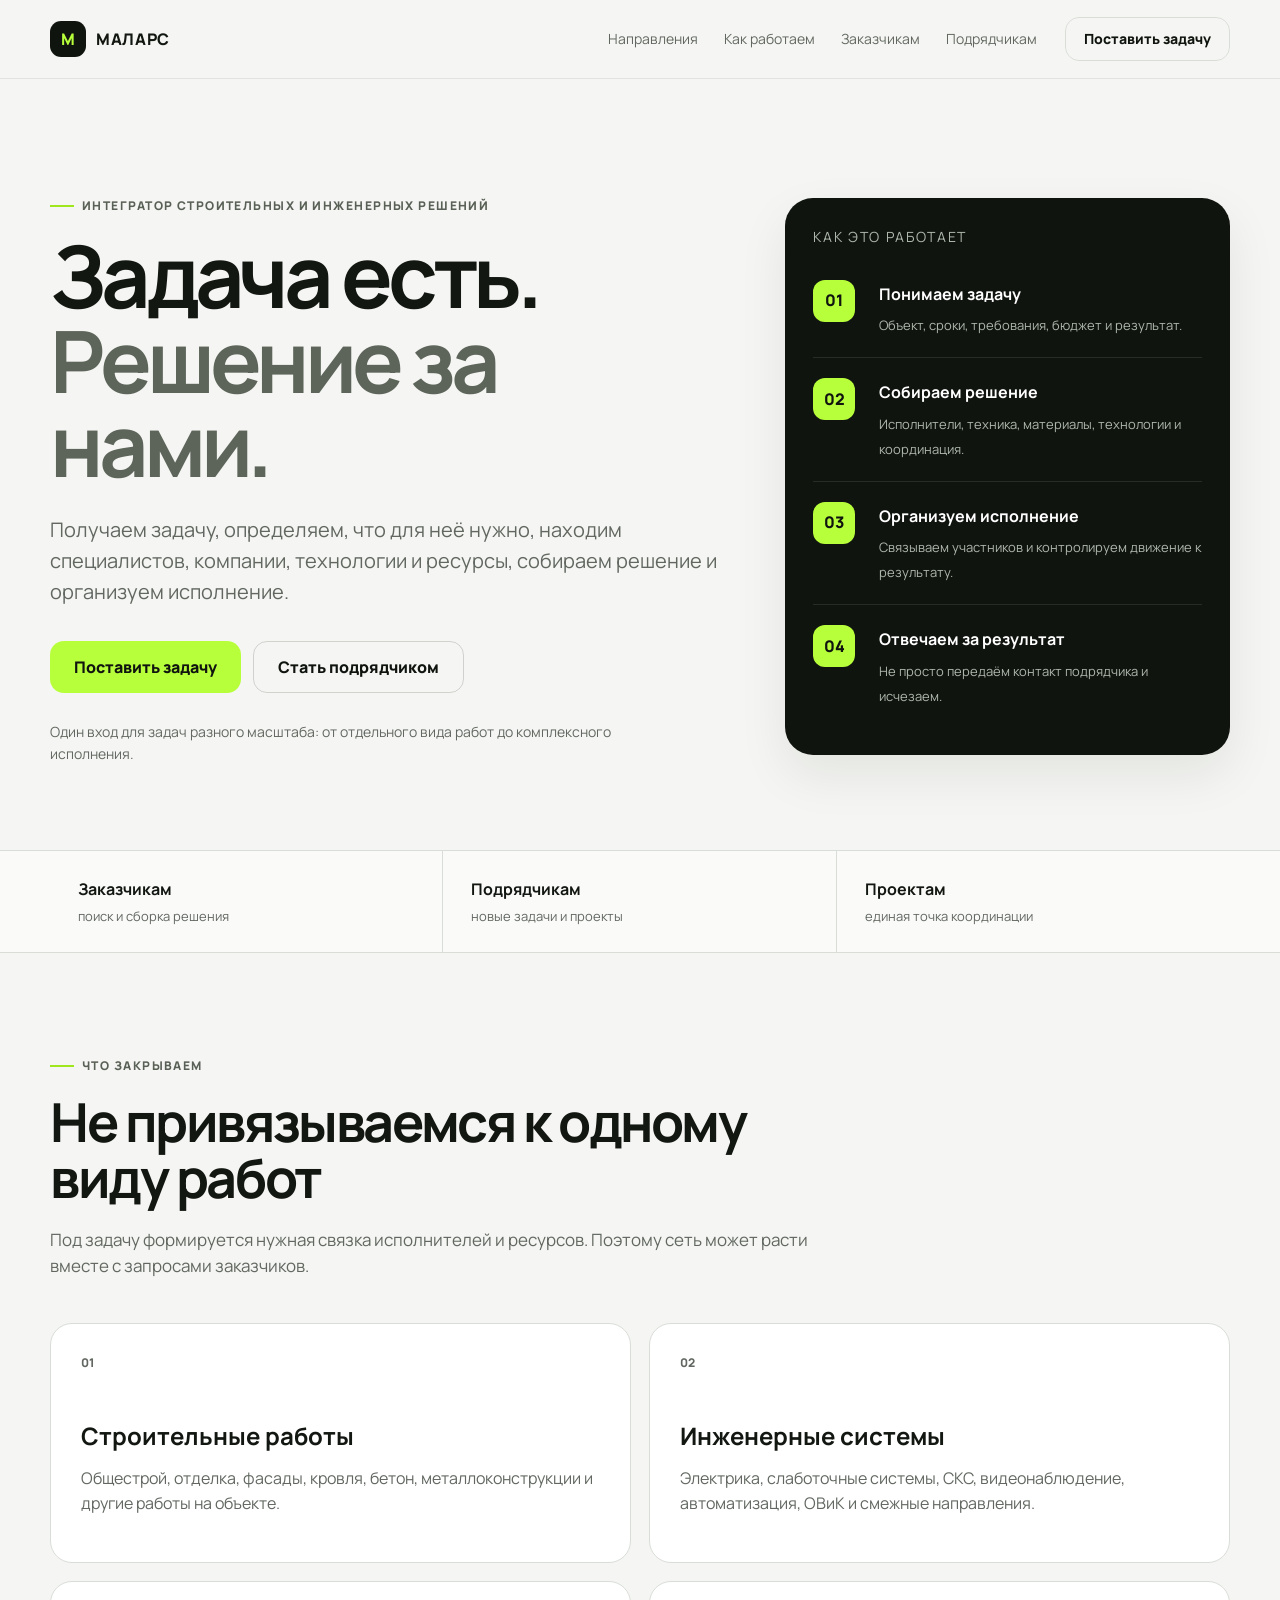
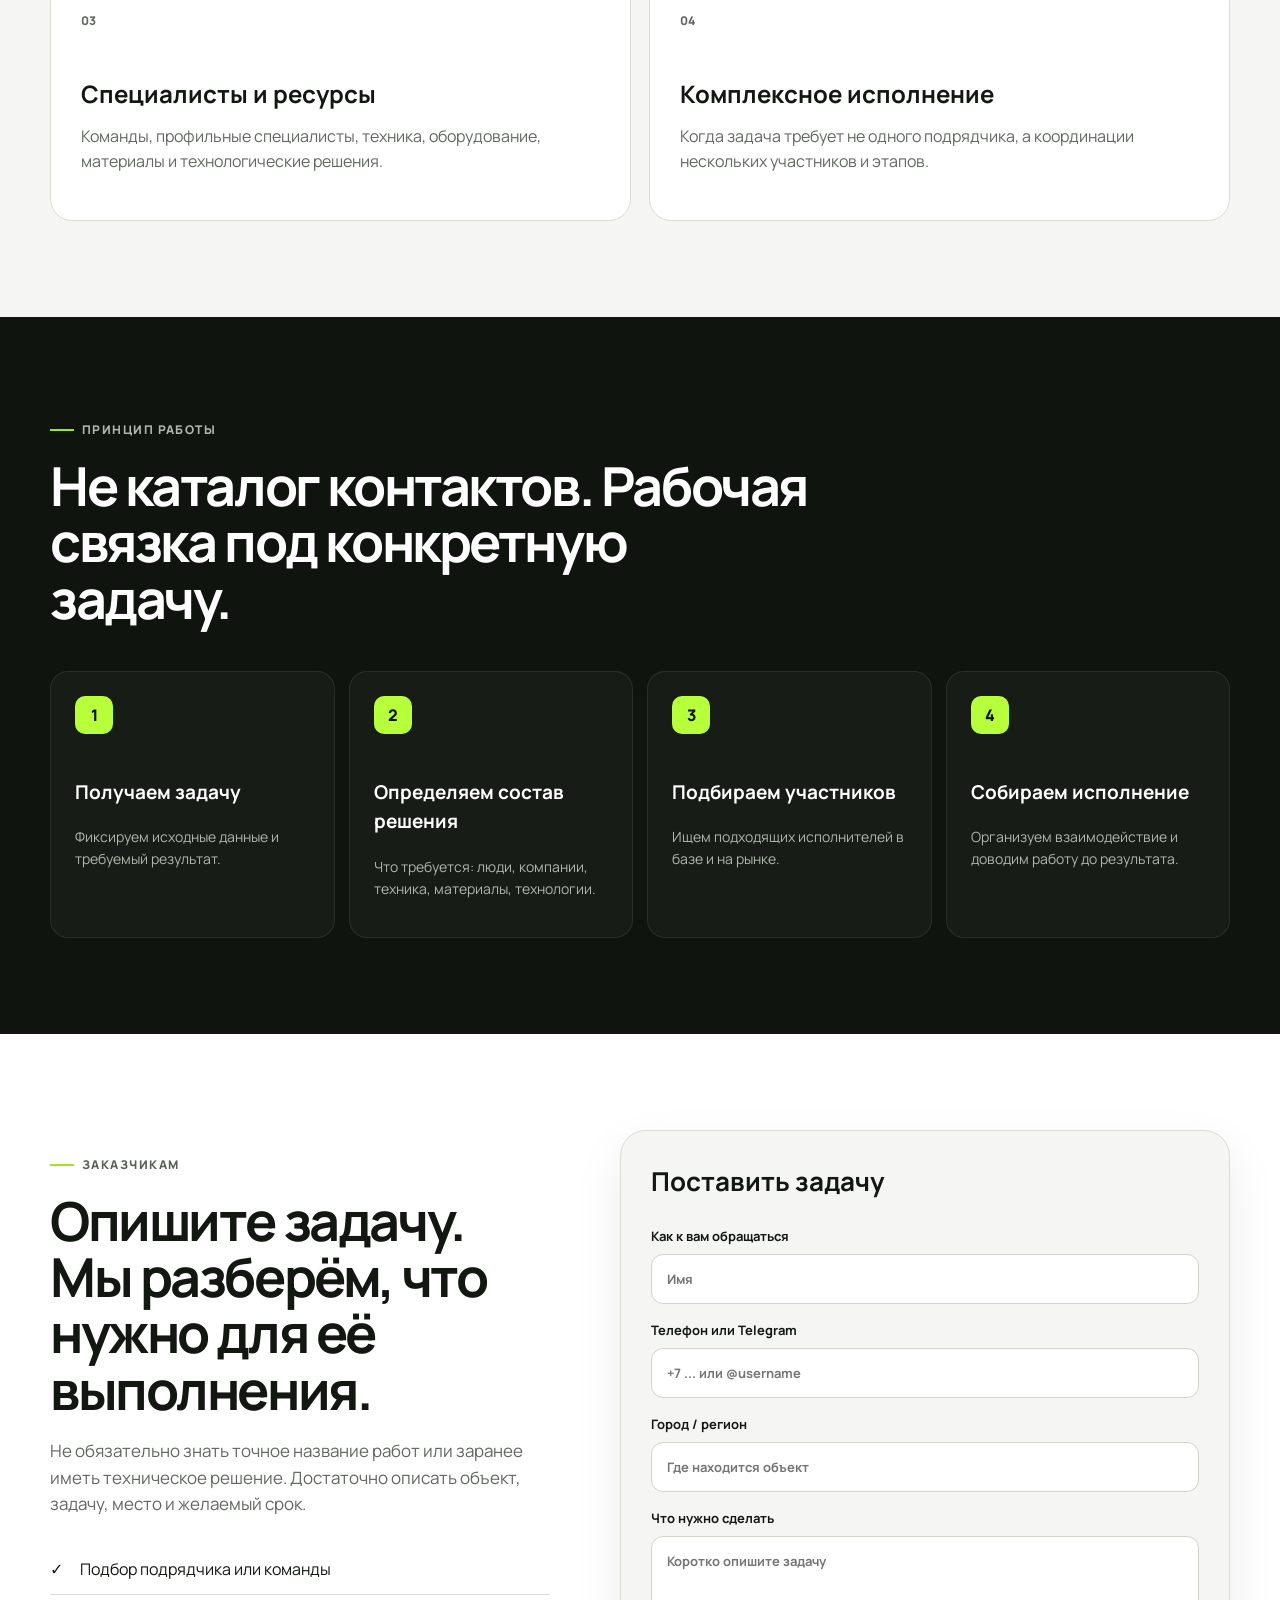
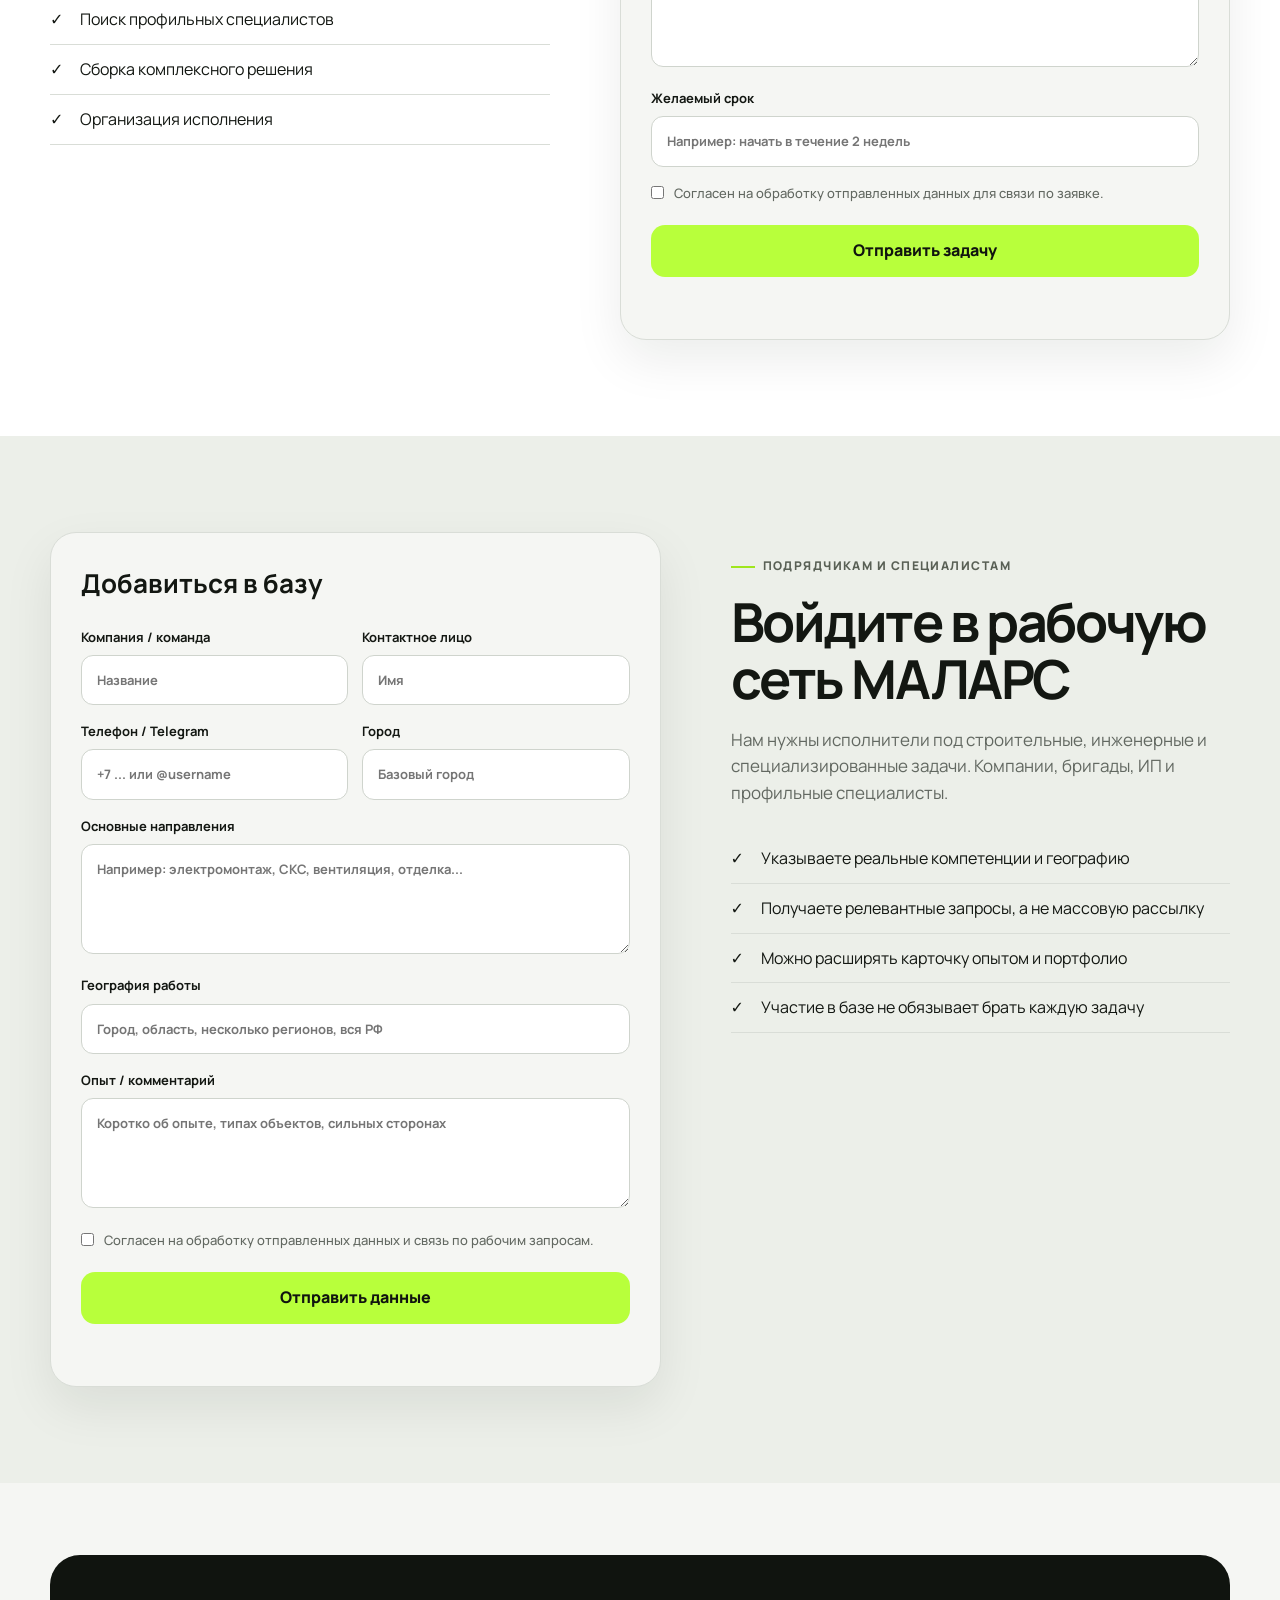
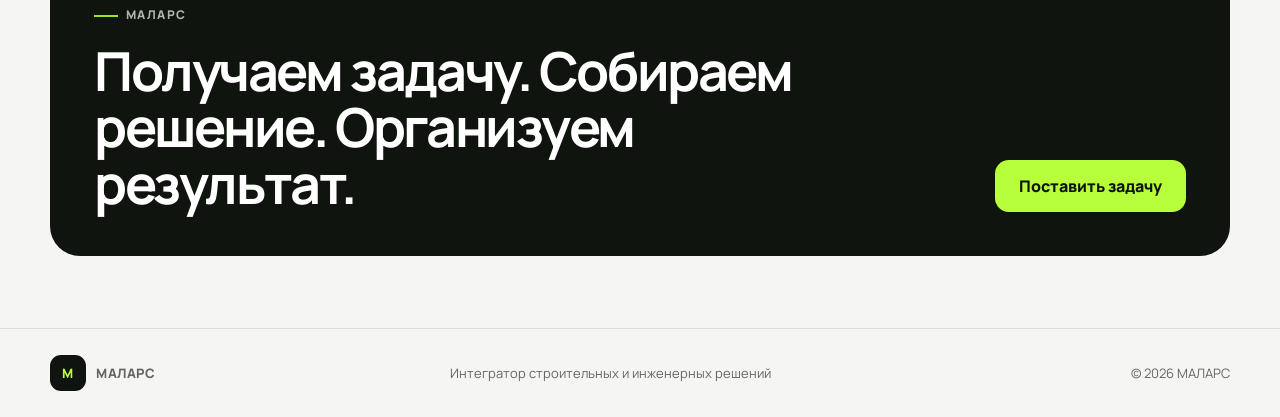
==== index.html @ 8c6615c8 "Add files via upload" ====
<!doctype html>
<html lang="ru">
<head>
  <meta charset="utf-8" />
  <meta name="viewport" content="width=device-width, initial-scale=1" />
  <meta name="description" content="МАЛАРС — интегратор строительных и инженерных решений. Получаем задачу, собираем решение, организуем исполнение и отвечаем за результат." />
  <title>МАЛАРС — интегратор решений</title>
  <link rel="preconnect" href="https://fonts.googleapis.com">
  <link rel="preconnect" href="https://fonts.gstatic.com" crossorigin>
  <link href="https://fonts.googleapis.com/css2?family=Manrope:wght@400;500;600;700;800&display=swap" rel="stylesheet">
  <link rel="stylesheet" href="styles.css" />
</head>
<body>
  <header class="header">
    <div class="container nav">
      <a class="brand" href="#top" aria-label="МАЛАРС">
        <span class="brand-mark">М</span>
        <span>МАЛАРС</span>
      </a>
      <nav class="nav-links" aria-label="Основная навигация">
        <a href="#services">Направления</a>
        <a href="#process">Как работаем</a>
        <a href="#clients">Заказчикам</a>
        <a href="#partners">Подрядчикам</a>
      </nav>
      <a class="button button-small button-outline" href="#clients">Поставить задачу</a>
    </div>
  </header>

  <main id="top">
    <section class="hero section">
      <div class="container hero-grid">
        <div class="hero-copy">
          <div class="eyebrow">Интегратор строительных и инженерных решений</div>
          <h1>Задача есть.<br><span>Решение за нами.</span></h1>
          <p class="lead">Получаем задачу, определяем, что для неё нужно, находим специалистов, компании, технологии и ресурсы, собираем решение и организуем исполнение.</p>
          <div class="hero-actions">
            <a class="button" href="#clients">Поставить задачу</a>
            <a class="button button-ghost" href="#partners">Стать подрядчиком</a>
          </div>
          <div class="hero-note">Один вход для задач разного масштаба: от отдельного вида работ до комплексного исполнения.</div>
        </div>

        <div class="hero-card">
          <div class="hero-card-title">Как это работает</div>
          <div class="step-list">
            <div class="step"><span>01</span><div><strong>Понимаем задачу</strong><small>Объект, сроки, требования, бюджет и результат.</small></div></div>
            <div class="step"><span>02</span><div><strong>Собираем решение</strong><small>Исполнители, техника, материалы, технологии и координация.</small></div></div>
            <div class="step"><span>03</span><div><strong>Организуем исполнение</strong><small>Связываем участников и контролируем движение к результату.</small></div></div>
            <div class="step"><span>04</span><div><strong>Отвечаем за результат</strong><small>Не просто передаём контакт подрядчика и исчезаем.</small></div></div>
          </div>
        </div>
      </div>
    </section>

    <section class="trust-strip">
      <div class="container trust-grid">
        <div><strong>Заказчикам</strong><span>поиск и сборка решения</span></div>
        <div><strong>Подрядчикам</strong><span>новые задачи и проекты</span></div>
        <div><strong>Проектам</strong><span>единая точка координации</span></div>
      </div>
    </section>

    <section class="section" id="services">
      <div class="container">
        <div class="section-heading">
          <div class="eyebrow">Что закрываем</div>
          <h2>Не привязываемся к одному виду работ</h2>
          <p>Под задачу формируется нужная связка исполнителей и ресурсов. Поэтому сеть может расти вместе с запросами заказчиков.</p>
        </div>
        <div class="cards">
          <article class="card">
            <div class="card-number">01</div>
            <h3>Строительные работы</h3>
            <p>Общестрой, отделка, фасады, кровля, бетон, металлоконструкции и другие работы на объекте.</p>
          </article>
          <article class="card">
            <div class="card-number">02</div>
            <h3>Инженерные системы</h3>
            <p>Электрика, слаботочные системы, СКС, видеонаблюдение, автоматизация, ОВиК и смежные направления.</p>
          </article>
          <article class="card">
            <div class="card-number">03</div>
            <h3>Специалисты и ресурсы</h3>
            <p>Команды, профильные специалисты, техника, оборудование, материалы и технологические решения.</p>
          </article>
          <article class="card">
            <div class="card-number">04</div>
            <h3>Комплексное исполнение</h3>
            <p>Когда задача требует не одного подрядчика, а координации нескольких участников и этапов.</p>
          </article>
        </div>
      </div>
    </section>

    <section class="section section-dark" id="process">
      <div class="container">
        <div class="section-heading light">
          <div class="eyebrow">Принцип работы</div>
          <h2>Не каталог контактов. Рабочая связка под конкретную задачу.</h2>
        </div>
        <div class="process-grid">
          <div class="process-item"><span>1</span><h3>Получаем задачу</h3><p>Фиксируем исходные данные и требуемый результат.</p></div>
          <div class="process-item"><span>2</span><h3>Определяем состав решения</h3><p>Что требуется: люди, компании, техника, материалы, технологии.</p></div>
          <div class="process-item"><span>3</span><h3>Подбираем участников</h3><p>Ищем подходящих исполнителей в базе и на рынке.</p></div>
          <div class="process-item"><span>4</span><h3>Собираем исполнение</h3><p>Организуем взаимодействие и доводим работу до результата.</p></div>
        </div>
      </div>
    </section>

    <section class="section split-section" id="clients">
      <div class="container split-grid">
        <div class="split-copy">
          <div class="eyebrow">Заказчикам</div>
          <h2>Опишите задачу. Мы разберём, что нужно для её выполнения.</h2>
          <p>Не обязательно знать точное название работ или заранее иметь техническое решение. Достаточно описать объект, задачу, место и желаемый срок.</p>
          <ul class="check-list">
            <li>Подбор подрядчика или команды</li>
            <li>Поиск профильных специалистов</li>
            <li>Сборка комплексного решения</li>
            <li>Организация исполнения</li>
          </ul>
        </div>
        <form class="form-panel" id="clientForm" data-form-type="client">
          <h3>Поставить задачу</h3>
          <label>Как к вам обращаться
            <input name="name" type="text" placeholder="Имя" required>
          </label>
          <label>Телефон или Telegram
            <input name="contact" type="text" placeholder="+7 ... или @username" required>
          </label>
          <label>Город / регион
            <input name="city" type="text" placeholder="Где находится объект">
          </label>
          <label>Что нужно сделать
            <textarea name="task" rows="5" placeholder="Коротко опишите задачу" required></textarea>
          </label>
          <label>Желаемый срок
            <input name="deadline" type="text" placeholder="Например: начать в течение 2 недель">
          </label>
          <label class="consent">
            <input name="consent" type="checkbox" required>
            <span>Согласен на обработку отправленных данных для связи по заявке.</span>
          </label>
          <button class="button form-submit" type="submit">Отправить задачу</button>
          <div class="form-status" aria-live="polite"></div>
        </form>
      </div>
    </section>

    <section class="section section-soft" id="partners">
      <div class="container split-grid reverse">
        <div class="split-copy">
          <div class="eyebrow">Подрядчикам и специалистам</div>
          <h2>Войдите в рабочую сеть МАЛАРС</h2>
          <p>Нам нужны исполнители под строительные, инженерные и специализированные задачи. Компании, бригады, ИП и профильные специалисты.</p>
          <ul class="check-list">
            <li>Указываете реальные компетенции и географию</li>
            <li>Получаете релевантные запросы, а не массовую рассылку</li>
            <li>Можно расширять карточку опытом и портфолио</li>
            <li>Участие в базе не обязывает брать каждую задачу</li>
          </ul>
        </div>
        <form class="form-panel" id="partnerForm" data-form-type="partner">
          <h3>Добавиться в базу</h3>
          <div class="form-two">
            <label>Компания / команда
              <input name="company" type="text" placeholder="Название">
            </label>
            <label>Контактное лицо
              <input name="name" type="text" placeholder="Имя" required>
            </label>
          </div>
          <div class="form-two">
            <label>Телефон / Telegram
              <input name="contact" type="text" placeholder="+7 ... или @username" required>
            </label>
            <label>Город
              <input name="city" type="text" placeholder="Базовый город" required>
            </label>
          </div>
          <label>Основные направления
            <textarea name="specialization" rows="4" placeholder="Например: электромонтаж, СКС, вентиляция, отделка..." required></textarea>
          </label>
          <label>География работы
            <input name="geography" type="text" placeholder="Город, область, несколько регионов, вся РФ">
          </label>
          <label>Опыт / комментарий
            <textarea name="experience" rows="4" placeholder="Коротко об опыте, типах объектов, сильных сторонах"></textarea>
          </label>
          <label class="consent">
            <input name="consent" type="checkbox" required>
            <span>Согласен на обработку отправленных данных и связь по рабочим запросам.</span>
          </label>
          <button class="button form-submit" type="submit">Отправить данные</button>
          <div class="form-status" aria-live="polite"></div>
        </form>
      </div>
    </section>

    <section class="section final-cta">
      <div class="container final-box">
        <div>
          <div class="eyebrow">МАЛАРС</div>
          <h2>Получаем задачу. Собираем решение. Организуем результат.</h2>
        </div>
        <a class="button" href="#clients">Поставить задачу</a>
      </div>
    </section>
  </main>

  <footer class="footer">
    <div class="container footer-row">
      <div class="brand"><span class="brand-mark">М</span><span>МАЛАРС</span></div>
      <div>Интегратор строительных и инженерных решений</div>
      <div>© <span id="year"></span> МАЛАРС</div>
    </div>
  </footer>

  <script src="script.js"></script>
</body>
</html>
---- styles.css ----
:root{
  --bg:#f5f6f3;
  --surface:#ffffff;
  --text:#131712;
  --muted:#626861;
  --line:#d9ddd7;
  --accent:#b8ff3b;
  --accent-strong:#9fe61d;
  --dark:#10140f;
  --dark-soft:#171d16;
  --radius:22px;
  --shadow:0 20px 50px rgba(15,20,15,.08);
}
*{box-sizing:border-box}
html{scroll-behavior:smooth}
body{
  margin:0;
  font-family:"Manrope",system-ui,-apple-system,BlinkMacSystemFont,"Segoe UI",sans-serif;
  background:var(--bg);
  color:var(--text);
  line-height:1.55;
}
a{color:inherit;text-decoration:none}
button,input,textarea{font:inherit}
.container{width:min(1180px,calc(100% - 40px));margin:0 auto}
.header{
  position:sticky;top:0;z-index:20;
  background:rgba(245,246,243,.88);
  backdrop-filter:blur(16px);
  border-bottom:1px solid rgba(19,23,18,.08)
}
.nav{height:78px;display:flex;align-items:center;gap:28px}
.brand{display:flex;align-items:center;gap:10px;font-weight:800;letter-spacing:.04em}
.brand-mark{
  display:grid;place-items:center;width:36px;height:36px;border-radius:11px;
  background:var(--dark);color:var(--accent);font-weight:800
}
.nav-links{display:flex;gap:26px;margin-left:auto;color:var(--muted);font-size:14px}
.nav-links a:hover{color:var(--text)}
.button{
  border:0;cursor:pointer;display:inline-flex;align-items:center;justify-content:center;
  min-height:52px;padding:0 24px;border-radius:14px;background:var(--accent);
  color:var(--dark);font-weight:800;transition:.2s ease
}
.button:hover{transform:translateY(-1px);background:var(--accent-strong)}
.button-small{min-height:44px;padding:0 18px;font-size:14px}
.button-outline{background:transparent;border:1px solid var(--line)}
.button-outline:hover{background:var(--surface)}
.button-ghost{background:transparent;border:1px solid rgba(19,23,18,.16)}
.button-ghost:hover{background:rgba(255,255,255,.55)}
.section{padding:96px 0}
.hero{padding-top:110px;padding-bottom:86px}
.hero-grid{display:grid;grid-template-columns:1.2fr .8fr;gap:68px;align-items:center}
.eyebrow{
  display:inline-flex;align-items:center;gap:8px;margin-bottom:18px;
  text-transform:uppercase;letter-spacing:.12em;font-weight:800;font-size:12px;color:#596055
}
.eyebrow:before{content:"";width:24px;height:2px;background:var(--accent-strong)}
h1,h2,h3,p{margin-top:0}
h1{font-size:clamp(48px,7vw,86px);line-height:.98;letter-spacing:-.06em;margin-bottom:28px}
h1 span{color:#5d655a}
.lead{font-size:20px;max-width:760px;color:var(--muted);margin-bottom:34px}
.hero-actions{display:flex;gap:12px;flex-wrap:wrap}
.hero-note{margin-top:28px;color:var(--muted);font-size:14px;max-width:620px}
.hero-card{
  background:var(--dark);color:white;border-radius:28px;padding:28px;box-shadow:var(--shadow)
}
.hero-card-title{font-size:14px;text-transform:uppercase;letter-spacing:.12em;color:#aeb7ac;margin-bottom:12px}
.step{display:grid;grid-template-columns:52px 1fr;gap:14px;padding:20px 0;border-bottom:1px solid rgba(255,255,255,.1)}
.step:last-child{border-bottom:0}
.step>span{width:42px;height:42px;border-radius:12px;background:var(--accent);color:var(--dark);display:grid;place-items:center;font-weight:800}
.step strong{display:block;margin:2px 0 6px}
.step small{color:#aeb7ac;font-size:13px}
.trust-strip{border-top:1px solid var(--line);border-bottom:1px solid var(--line);background:rgba(255,255,255,.45)}
.trust-grid{display:grid;grid-template-columns:repeat(3,1fr)}
.trust-grid>div{padding:26px 28px;border-right:1px solid var(--line)}
.trust-grid>div:last-child{border-right:0}
.trust-grid strong,.trust-grid span{display:block}
.trust-grid span{color:var(--muted);font-size:13px;margin-top:4px}
.section-heading{max-width:760px;margin-bottom:44px}
.section-heading h2,.split-copy h2,.final-box h2{font-size:clamp(34px,4.2vw,56px);line-height:1.05;letter-spacing:-.045em;margin-bottom:20px}
.section-heading p,.split-copy p{color:var(--muted);font-size:17px}
.cards{display:grid;grid-template-columns:repeat(2,1fr);gap:18px}
.card{background:var(--surface);border:1px solid var(--line);border-radius:var(--radius);padding:30px;min-height:240px}
.card-number{font-size:12px;font-weight:800;color:var(--muted);margin-bottom:44px}
.card h3{font-size:24px;margin-bottom:12px}
.card p{color:var(--muted);margin-bottom:0}
.section-dark{background:var(--dark);color:white}
.section-heading.light .eyebrow{color:#aeb7ac}
.section-heading.light h2{color:white}
.process-grid{display:grid;grid-template-columns:repeat(4,1fr);gap:14px}
.process-item{background:var(--dark-soft);border:1px solid rgba(255,255,255,.08);border-radius:18px;padding:24px;min-height:250px}
.process-item span{display:grid;place-items:center;width:38px;height:38px;border-radius:10px;background:var(--accent);color:var(--dark);font-weight:800;margin-bottom:44px}
.process-item h3{font-size:19px}
.process-item p{color:#aeb7ac;font-size:14px}
.split-section{background:var(--surface)}
.split-grid{display:grid;grid-template-columns:.9fr 1.1fr;gap:70px;align-items:start}
.split-grid.reverse{grid-template-columns:1.1fr .9fr}
.split-grid.reverse .split-copy{order:2}
.split-grid.reverse .form-panel{order:1}
.split-copy{padding-top:18px}
.check-list{list-style:none;padding:0;margin:28px 0 0}
.check-list li{padding:12px 0 12px 30px;position:relative;border-bottom:1px solid var(--line)}
.check-list li:before{content:"✓";position:absolute;left:0;font-weight:800}
.form-panel{background:var(--bg);border:1px solid var(--line);border-radius:26px;padding:30px;box-shadow:var(--shadow)}
.form-panel h3{font-size:26px;margin-bottom:24px}
.form-panel label{display:block;font-size:13px;font-weight:700;margin-bottom:16px}
.form-panel input,.form-panel textarea{
  width:100%;margin-top:8px;border:1px solid #cfd4cd;background:white;border-radius:12px;
  padding:14px 15px;outline:none;color:var(--text)
}
.form-panel input:focus,.form-panel textarea:focus{border-color:#8f9a89;box-shadow:0 0 0 3px rgba(159,230,29,.18)}
.form-two{display:grid;grid-template-columns:1fr 1fr;gap:14px}
.consent{display:flex!important;gap:10px;align-items:flex-start;font-weight:500!important;color:var(--muted)}
.consent input{width:auto!important;margin:3px 0 0!important}
.form-submit{width:100%;margin-top:6px}
.form-status{font-size:13px;margin-top:12px;color:var(--muted);min-height:20px}
.section-soft{background:#ecefe9}
.final-cta{padding-top:72px;padding-bottom:72px}
.final-box{background:var(--dark);color:white;border-radius:30px;padding:44px;display:flex;align-items:end;justify-content:space-between;gap:30px}
.final-box .eyebrow{color:#aeb7ac}
.final-box h2{max-width:780px;margin-bottom:0}
.footer{border-top:1px solid var(--line);padding:26px 0;color:var(--muted);font-size:13px}
.footer-row{display:grid;grid-template-columns:1fr 1fr 1fr;align-items:center;gap:20px}
.footer-row>:last-child{text-align:right}
@media (max-width:900px){
  .nav-links{display:none}
  .nav .button-small{margin-left:auto}
  .hero-grid,.split-grid,.split-grid.reverse{grid-template-columns:1fr;gap:38px}
  .split-grid.reverse .split-copy,.split-grid.reverse .form-panel{order:initial}
  .process-grid{grid-template-columns:repeat(2,1fr)}
  .footer-row{grid-template-columns:1fr;text-align:left}
  .footer-row>:last-child{text-align:left}
}
@media (max-width:640px){
  .container{width:min(100% - 28px,1180px)}
  .section{padding:68px 0}
  .hero{padding-top:74px}
  .nav{height:68px}
  .nav .button-small{display:none}
  h1{font-size:51px}
  .lead{font-size:17px}
  .hero-actions{flex-direction:column}
  .button{width:100%}
  .trust-grid,.cards,.process-grid,.form-two{grid-template-columns:1fr}
  .trust-grid>div{border-right:0;border-bottom:1px solid var(--line)}
  .trust-grid>div:last-child{border-bottom:0}
  .process-item{min-height:auto}
  .form-panel{padding:22px}
  .final-box{padding:28px;align-items:stretch;flex-direction:column}
}
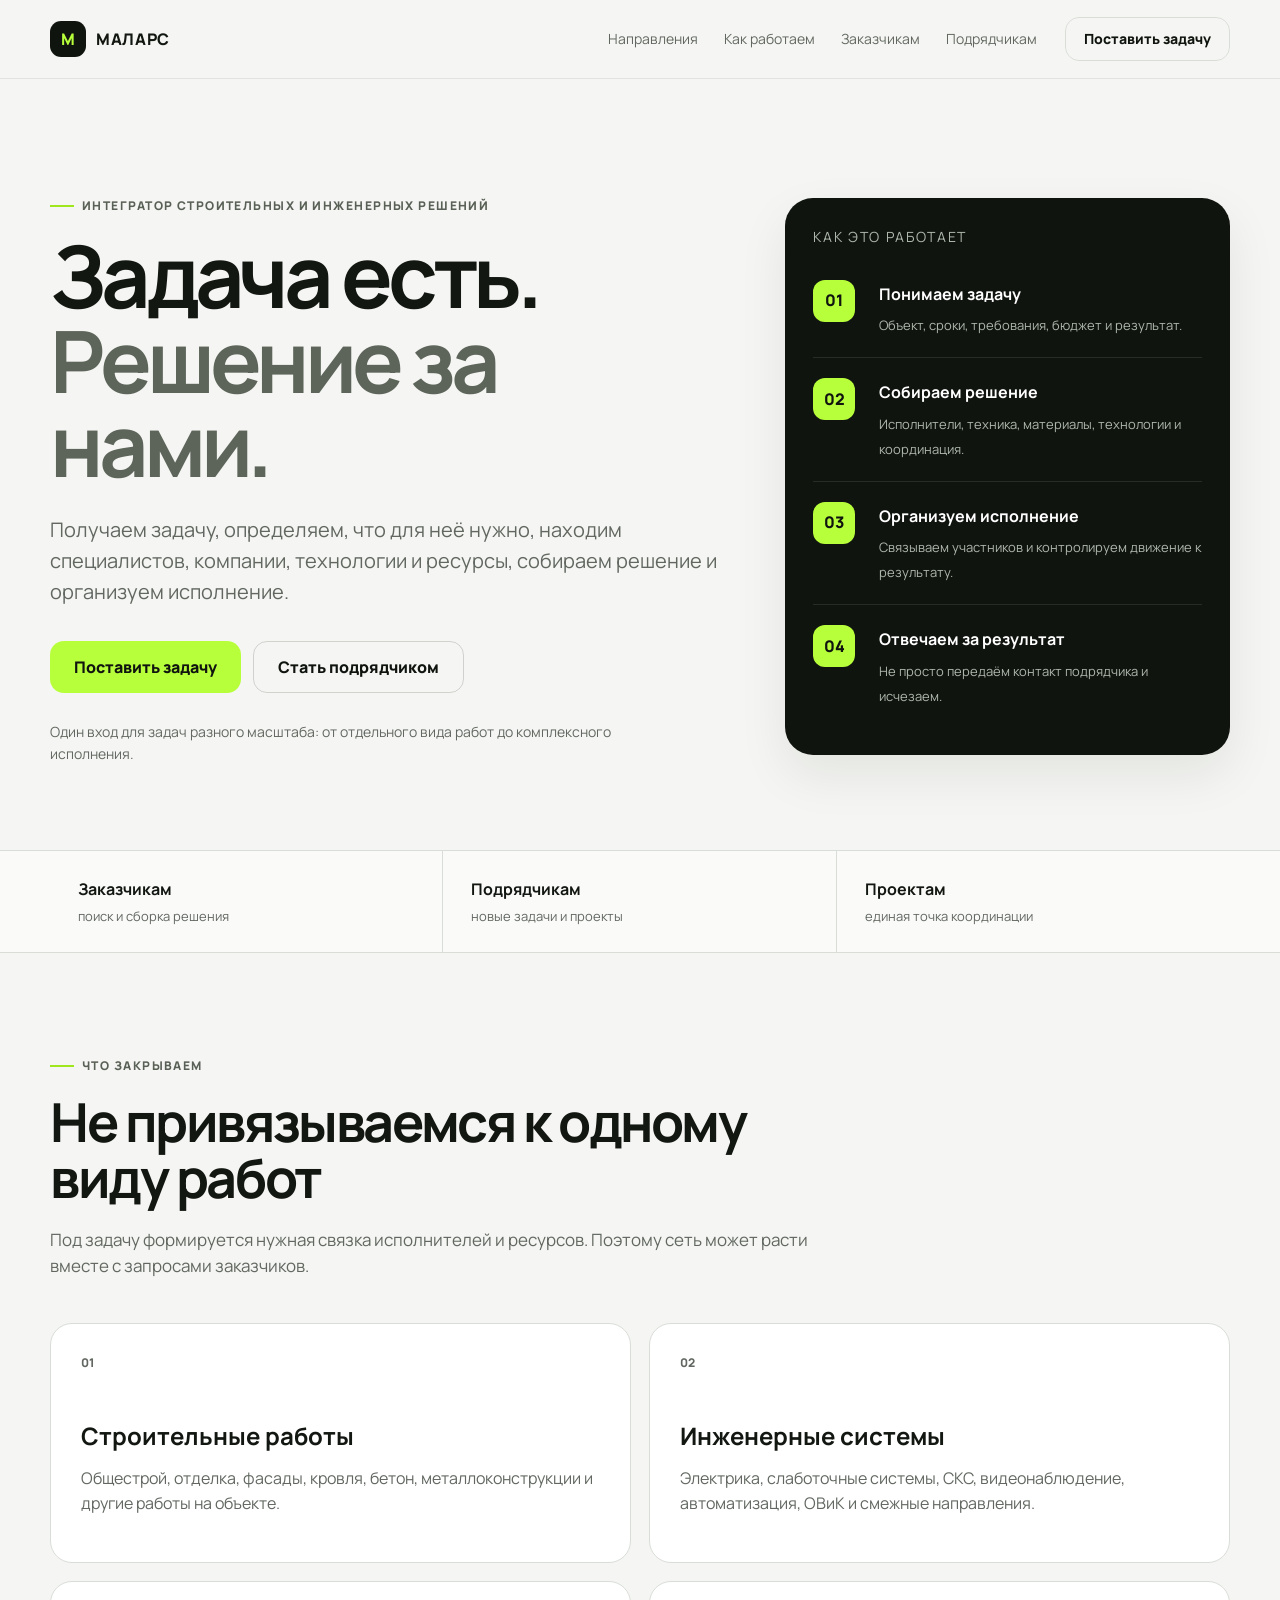
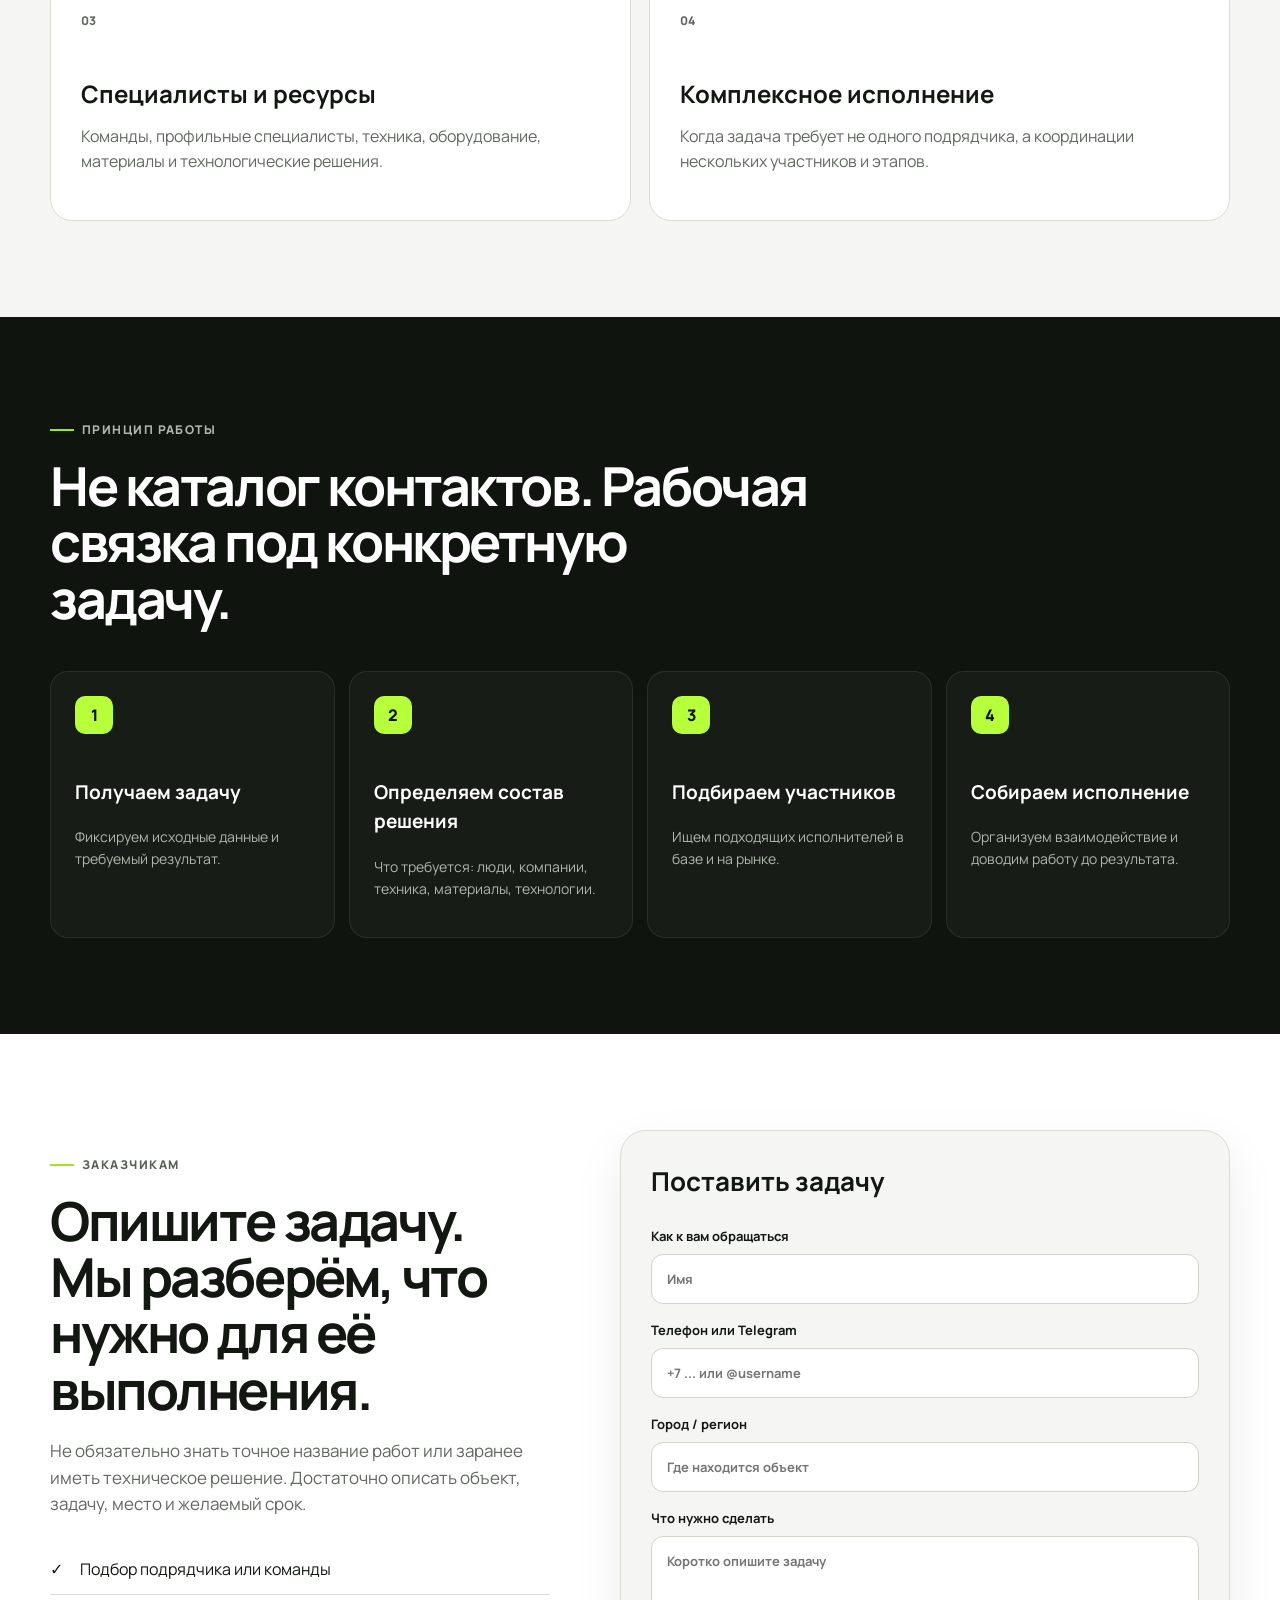
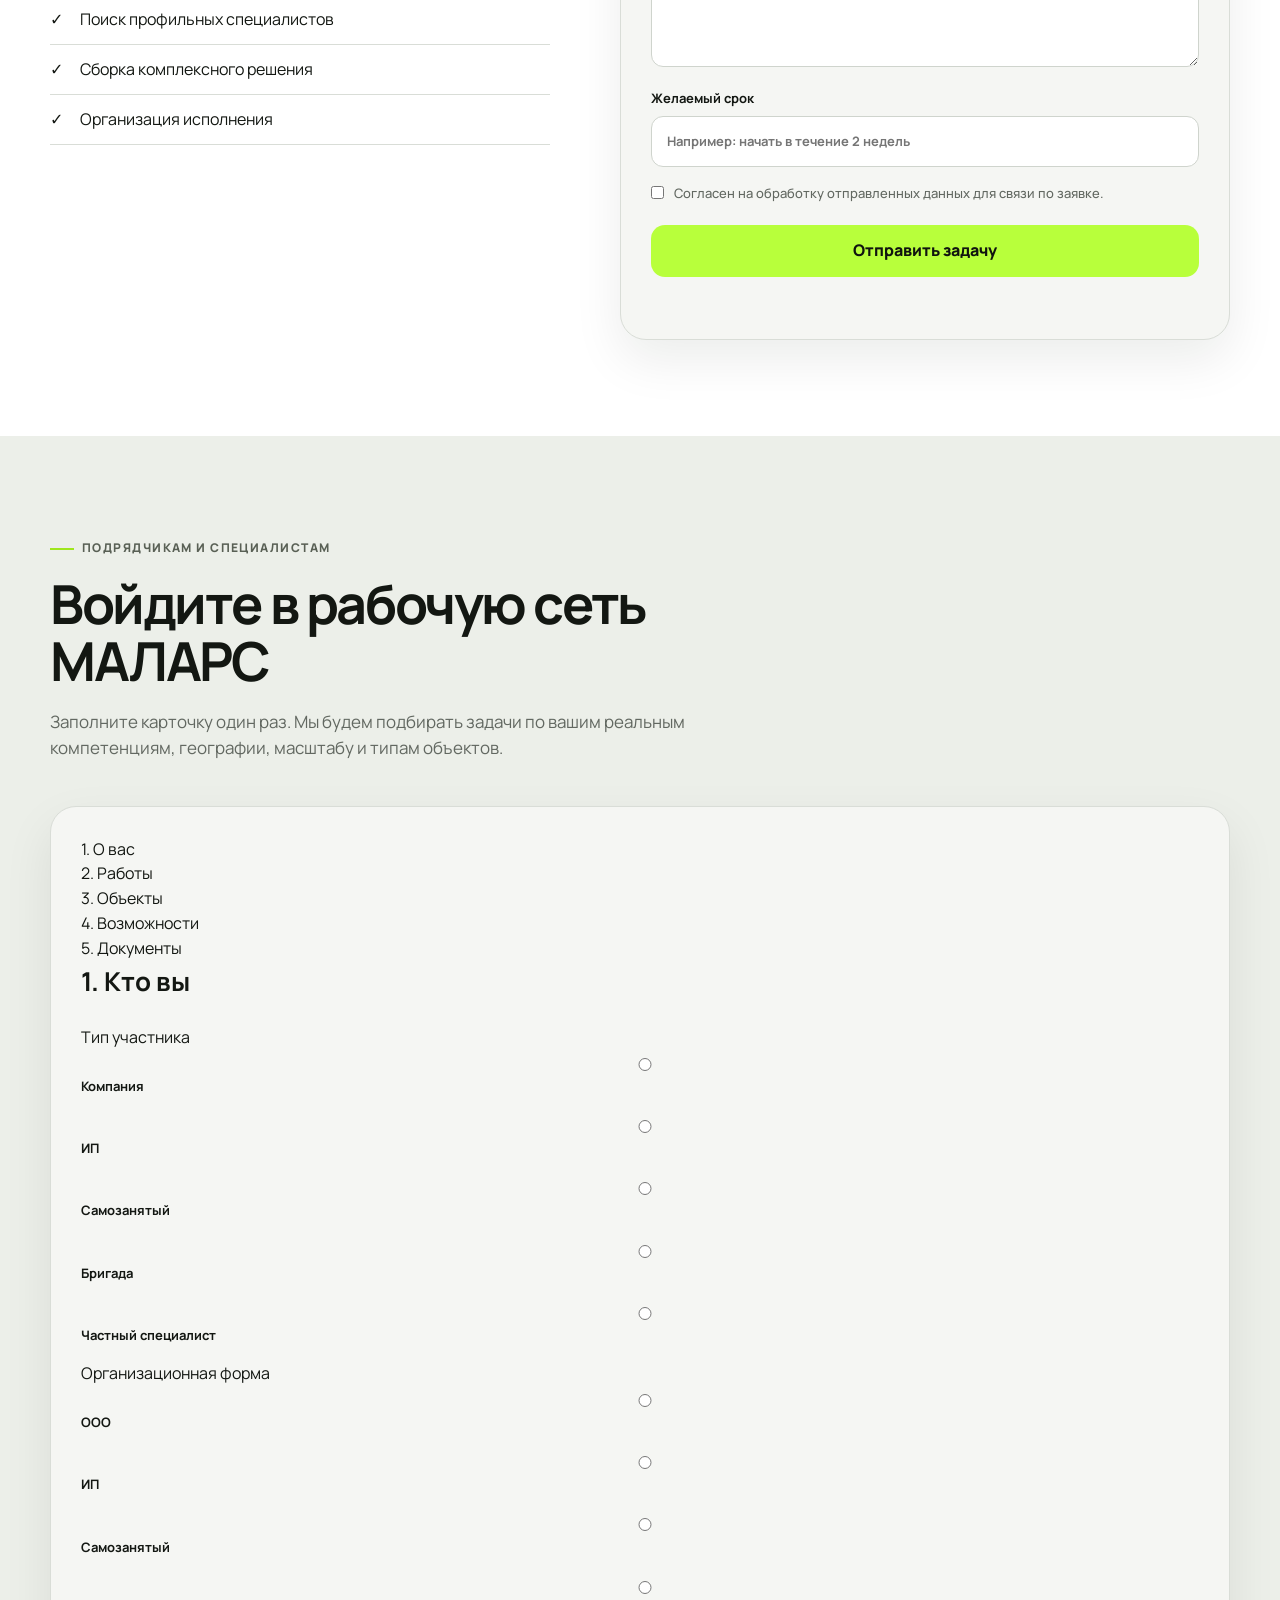
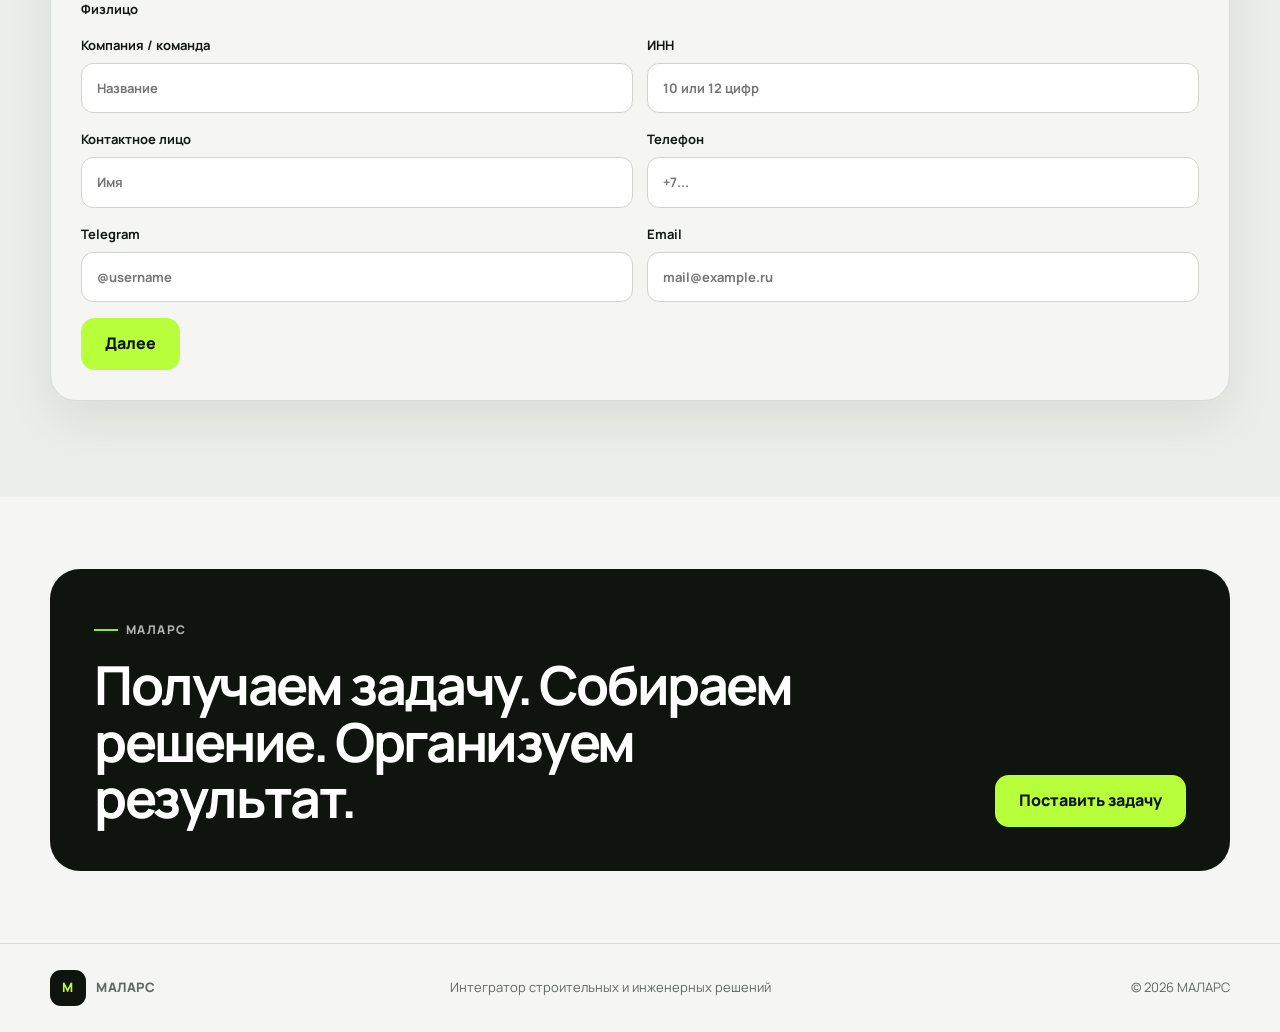
==== commit 61b14ab3: "index.html" ====
--- a/index.html
+++ b/index.html
@@ -149,54 +149,782 @@
     </section>
 
     <section class="section section-soft" id="partners">
-      <div class="container split-grid reverse">
-        <div class="split-copy">
-          <div class="eyebrow">Подрядчикам и специалистам</div>
-          <h2>Войдите в рабочую сеть МАЛАРС</h2>
-          <p>Нам нужны исполнители под строительные, инженерные и специализированные задачи. Компании, бригады, ИП и профильные специалисты.</p>
-          <ul class="check-list">
-            <li>Указываете реальные компетенции и географию</li>
-            <li>Получаете релевантные запросы, а не массовую рассылку</li>
-            <li>Можно расширять карточку опытом и портфолио</li>
-            <li>Участие в базе не обязывает брать каждую задачу</li>
-          </ul>
-        </div>
-        <form class="form-panel" id="partnerForm" data-form-type="partner">
-          <h3>Добавиться в базу</h3>
-          <div class="form-two">
-            <label>Компания / команда
-              <input name="company" type="text" placeholder="Название">
-            </label>
-            <label>Контактное лицо
-              <input name="name" type="text" placeholder="Имя" required>
-            </label>
+  <div class="container">
+    <div class="section-heading">
+      <div class="eyebrow">Подрядчикам и специалистам</div>
+      <h2>Войдите в рабочую сеть МАЛАРС</h2>
+      <p>
+        Заполните карточку один раз. Мы будем подбирать задачи по вашим
+        реальным компетенциям, географии, масштабу и типам объектов.
+      </p>
+    </div>
+
+    <form
+      class="form-panel partner-wizard"
+      id="partnerFormV2"
+      data-form-type="partner_v2"
+    >
+
+      <div class="wizard-progress">
+        <div class="wizard-progress-bar">
+          <span></span>
+        </div>
+
+        <div class="wizard-progress-items">
+          <div class="wizard-progress-item active">1. О вас</div>
+          <div class="wizard-progress-item">2. Работы</div>
+          <div class="wizard-progress-item">3. Объекты</div>
+          <div class="wizard-progress-item">4. Возможности</div>
+          <div class="wizard-progress-item">5. Документы</div>
+        </div>
+      </div>
+
+      <div class="wizard-error" hidden></div>
+
+
+      <!-- ШАГ 1 -->
+
+      <div class="wizard-step">
+
+        <h3>1. Кто вы</h3>
+
+        <div class="field-title">Тип участника</div>
+
+        <div class="choice-grid">
+
+          <label class="choice-card">
+            <input
+              type="radio"
+              name="participantType"
+              value="Компания"
+            >
+            <span>Компания</span>
+          </label>
+
+          <label class="choice-card">
+            <input
+              type="radio"
+              name="participantType"
+              value="ИП"
+            >
+            <span>ИП</span>
+          </label>
+
+          <label class="choice-card">
+            <input
+              type="radio"
+              name="participantType"
+              value="Самозанятый"
+            >
+            <span>Самозанятый</span>
+          </label>
+
+          <label class="choice-card">
+            <input
+              type="radio"
+              name="participantType"
+              value="Бригада"
+            >
+            <span>Бригада</span>
+          </label>
+
+          <label class="choice-card">
+            <input
+              type="radio"
+              name="participantType"
+              value="Частный специалист"
+            >
+            <span>Частный специалист</span>
+          </label>
+
+        </div>
+
+
+        <div class="field-title">Организационная форма</div>
+
+        <div class="choice-grid">
+
+          <label class="choice-card">
+            <input type="radio" name="legalForm" value="ООО">
+            <span>ООО</span>
+          </label>
+
+          <label class="choice-card">
+            <input type="radio" name="legalForm" value="ИП">
+            <span>ИП</span>
+          </label>
+
+          <label class="choice-card">
+            <input
+              type="radio"
+              name="legalForm"
+              value="Самозанятый"
+            >
+            <span>Самозанятый</span>
+          </label>
+
+          <label class="choice-card">
+            <input type="radio" name="legalForm" value="Физлицо">
+            <span>Физлицо</span>
+          </label>
+
+        </div>
+
+
+        <div class="form-two">
+
+          <label>
+            Компания / команда
+            <input
+              id="companyName"
+              type="text"
+              placeholder="Название"
+            >
+          </label>
+
+          <label>
+            ИНН
+            <input
+              id="inn"
+              type="text"
+              inputmode="numeric"
+              placeholder="10 или 12 цифр"
+            >
+          </label>
+
+        </div>
+
+
+        <div class="form-two">
+
+          <label>
+            Контактное лицо
+            <input
+              id="contactName"
+              type="text"
+              required
+              placeholder="Имя"
+            >
+          </label>
+
+          <label>
+            Телефон
+            <input
+              id="phone"
+              type="tel"
+              required
+              placeholder="+7..."
+            >
+          </label>
+
+        </div>
+
+
+        <div class="form-two">
+
+          <label>
+            Telegram
+            <input
+              id="telegram"
+              type="text"
+              placeholder="@username"
+            >
+          </label>
+
+          <label>
+            Email
+            <input
+              id="email"
+              type="email"
+              placeholder="mail@example.ru"
+            >
+          </label>
+
+        </div>
+
+
+        <div class="wizard-buttons">
+          <button
+            type="button"
+            class="button wizard-next"
+          >
+            Далее
+          </button>
+        </div>
+
+      </div>
+
+
+      <!-- ШАГ 2 -->
+
+      <div class="wizard-step" hidden>
+
+        <h3>2. Какие работы выполняете</h3>
+
+        <p class="wizard-help">
+          Сначала выберите направления. Затем отметьте конкретные виды работ.
+        </p>
+
+        <div
+          class="choice-grid category-grid"
+          id="workCategories"
+        ></div>
+
+        <div
+          class="work-details"
+          id="workDetails"
+        ></div>
+
+        <div class="wizard-buttons">
+          <button
+            type="button"
+            class="button button-ghost wizard-back"
+          >
+            Назад
+          </button>
+
+          <button
+            type="button"
+            class="button wizard-next"
+          >
+            Далее
+          </button>
+        </div>
+
+      </div>
+
+
+      <!-- ШАГ 3 -->
+
+      <div class="wizard-step" hidden>
+
+        <h3>3. Объекты и география</h3>
+
+        <div class="field-title">
+          С какими объектами работаете
+        </div>
+
+        <div
+          class="choice-grid"
+          id="objectTypes"
+        ></div>
+
+
+        <div class="form-two geography-main">
+
+          <label>
+            Базовый регион
+
+            <select id="baseRegion" required></select>
+          </label>
+
+          <label>
+            Базовый город
+
+            <input
+              id="baseCity"
+              type="text"
+              required
+              placeholder="Краснодар"
+            >
+          </label>
+
+        </div>
+
+
+        <label class="choice-card nationwide-card">
+
+          <input
+            id="nationwide"
+            type="checkbox"
+          >
+
+          <span>
+            Работаем по всей России
+          </span>
+
+        </label>
+
+
+        <div id="extraRegionsWrap">
+
+          <div class="field-title">
+            Дополнительные регионы работы
           </div>
-          <div class="form-two">
-            <label>Телефон / Telegram
-              <input name="contact" type="text" placeholder="+7 ... или @username" required>
-            </label>
-            <label>Город
-              <input name="city" type="text" placeholder="Базовый город" required>
-            </label>
-          </div>
-          <label>Основные направления
-            <textarea name="specialization" rows="4" placeholder="Например: электромонтаж, СКС, вентиляция, отделка..." required></textarea>
-          </label>
-          <label>География работы
-            <input name="geography" type="text" placeholder="Город, область, несколько регионов, вся РФ">
-          </label>
-          <label>Опыт / комментарий
-            <textarea name="experience" rows="4" placeholder="Коротко об опыте, типах объектов, сильных сторонах"></textarea>
-          </label>
-          <label class="consent">
-            <input name="consent" type="checkbox" required>
-            <span>Согласен на обработку отправленных данных и связь по рабочим запросам.</span>
-          </label>
-          <button class="button form-submit" type="submit">Отправить данные</button>
-          <div class="form-status" aria-live="polite"></div>
-        </form>
-      </div>
-    </section>
+
+          <input
+            id="regionSearch"
+            class="region-search"
+            type="search"
+            placeholder="Найти регион..."
+          >
+
+          <div
+            class="choice-grid region-grid"
+            id="extraRegions"
+          ></div>
+
+        </div>
+
+
+        <div class="wizard-buttons">
+
+          <button
+            type="button"
+            class="button button-ghost wizard-back"
+          >
+            Назад
+          </button>
+
+          <button
+            type="button"
+            class="button wizard-next"
+          >
+            Далее
+          </button>
+
+        </div>
+
+      </div>
+
+
+      <!-- ШАГ 4 -->
+
+      <div class="wizard-step" hidden>
+
+        <h3>4. Возможности</h3>
+
+
+        <div class="field-title">
+          Численность команды
+        </div>
+
+        <div class="choice-grid">
+
+          <label class="choice-card">
+            <input type="radio" name="teamSize" value="1 человек">
+            <span>1 человек</span>
+          </label>
+
+          <label class="choice-card">
+            <input type="radio" name="teamSize" value="2–5">
+            <span>2–5</span>
+          </label>
+
+          <label class="choice-card">
+            <input type="radio" name="teamSize" value="6–15">
+            <span>6–15</span>
+          </label>
+
+          <label class="choice-card">
+            <input type="radio" name="teamSize" value="16–30">
+            <span>16–30</span>
+          </label>
+
+          <label class="choice-card">
+            <input type="radio" name="teamSize" value="31–50">
+            <span>31–50</span>
+          </label>
+
+          <label class="choice-card">
+            <input type="radio" name="teamSize" value="51–100">
+            <span>51–100</span>
+          </label>
+
+          <label class="choice-card">
+            <input type="radio" name="teamSize" value="100+">
+            <span>100+</span>
+          </label>
+
+        </div>
+
+
+        <div class="field-title">
+          Работа с НДС
+        </div>
+
+        <div class="choice-grid small-grid">
+
+          <label class="choice-card">
+            <input type="radio" name="vat" value="Да">
+            <span>Да</span>
+          </label>
+
+          <label class="choice-card">
+            <input type="radio" name="vat" value="Нет">
+            <span>Нет</span>
+          </label>
+
+        </div>
+
+
+        <div class="field-title">
+          Форма оплаты
+        </div>
+
+        <div class="choice-grid">
+
+          <label class="choice-card">
+            <input
+              type="checkbox"
+              name="paymentForms"
+              value="Безналичный расчёт"
+            >
+            <span>Безналичный расчёт</span>
+          </label>
+
+          <label class="choice-card">
+            <input
+              type="checkbox"
+              name="paymentForms"
+              value="Наличные"
+            >
+            <span>Наличные</span>
+          </label>
+
+          <label class="choice-card">
+            <input
+              type="checkbox"
+              name="paymentForms"
+              value="Оплата по этапам"
+            >
+            <span>Оплата по этапам</span>
+          </label>
+
+          <label class="choice-card">
+            <input
+              type="checkbox"
+              name="paymentForms"
+              value="Постоплата"
+            >
+            <span>Постоплата</span>
+          </label>
+
+          <label class="choice-card">
+            <input
+              type="checkbox"
+              name="paymentForms"
+              value="Аванс"
+            >
+            <span>Аванс</span>
+          </label>
+
+        </div>
+
+
+        <div class="field-title">
+          Готовность к командировкам
+        </div>
+
+        <div class="choice-grid">
+
+          <label class="choice-card">
+            <input type="radio" name="travel" value="Нет">
+            <span>Нет</span>
+          </label>
+
+          <label class="choice-card">
+            <input
+              type="radio"
+              name="travel"
+              value="По своему региону"
+            >
+            <span>По своему региону</span>
+          </label>
+
+          <label class="choice-card">
+            <input
+              type="radio"
+              name="travel"
+              value="Соседние регионы"
+            >
+            <span>Соседние регионы</span>
+          </label>
+
+          <label class="choice-card">
+            <input
+              type="radio"
+              name="travel"
+              value="По РФ"
+            >
+            <span>По РФ</span>
+          </label>
+
+        </div>
+
+
+        <div class="field-title">
+          Минимальный заказ
+        </div>
+
+        <div class="choice-grid">
+
+          <label class="choice-card">
+            <input type="radio" name="minOrder" value="до 100 тыс.">
+            <span>до 100 тыс.</span>
+          </label>
+
+          <label class="choice-card">
+            <input type="radio" name="minOrder" value="100–300 тыс.">
+            <span>100–300 тыс.</span>
+          </label>
+
+          <label class="choice-card">
+            <input type="radio" name="minOrder" value="300–500 тыс.">
+            <span>300–500 тыс.</span>
+          </label>
+
+          <label class="choice-card">
+            <input type="radio" name="minOrder" value="500 тыс.–1 млн">
+            <span>500 тыс.–1 млн</span>
+          </label>
+
+          <label class="choice-card">
+            <input type="radio" name="minOrder" value="1–3 млн">
+            <span>1–3 млн</span>
+          </label>
+
+          <label class="choice-card">
+            <input type="radio" name="minOrder" value="3–10 млн">
+            <span>3–10 млн</span>
+          </label>
+
+          <label class="choice-card">
+            <input type="radio" name="minOrder" value="10 млн+">
+            <span>10 млн+</span>
+          </label>
+
+        </div>
+
+
+        <div class="field-title">
+          Максимальный проект
+        </div>
+
+        <div class="choice-grid">
+
+          <label class="choice-card">
+            <input type="radio" name="maxProject" value="до 100 тыс.">
+            <span>до 100 тыс.</span>
+          </label>
+
+          <label class="choice-card">
+            <input type="radio" name="maxProject" value="100–300 тыс.">
+            <span>100–300 тыс.</span>
+          </label>
+
+          <label class="choice-card">
+            <input type="radio" name="maxProject" value="300–500 тыс.">
+            <span>300–500 тыс.</span>
+          </label>
+
+          <label class="choice-card">
+            <input type="radio" name="maxProject" value="500 тыс.–1 млн">
+            <span>500 тыс.–1 млн</span>
+          </label>
+
+          <label class="choice-card">
+            <input type="radio" name="maxProject" value="1–3 млн">
+            <span>1–3 млн</span>
+          </label>
+
+          <label class="choice-card">
+            <input type="radio" name="maxProject" value="3–10 млн">
+            <span>3–10 млн</span>
+          </label>
+
+          <label class="choice-card">
+            <input type="radio" name="maxProject" value="10 млн+">
+            <span>10 млн+</span>
+          </label>
+
+        </div>
+
+
+        <div class="wizard-buttons">
+
+          <button
+            type="button"
+            class="button button-ghost wizard-back"
+          >
+            Назад
+          </button>
+
+          <button
+            type="button"
+            class="button wizard-next"
+          >
+            Далее
+          </button>
+
+        </div>
+
+      </div>
+
+
+      <!-- ШАГ 5 -->
+
+      <div class="wizard-step" hidden>
+
+        <h3>5. Документы и ресурсы</h3>
+
+        <div class="choice-grid">
+
+          <label class="choice-card">
+            <input
+              type="checkbox"
+              name="documents"
+              value="DOC-SRO"
+            >
+            <span>Есть СРО</span>
+          </label>
+
+          <label class="choice-card">
+            <input
+              type="checkbox"
+              name="documents"
+              value="DOC-MCHS"
+            >
+            <span>Лицензия МЧС</span>
+          </label>
+
+          <label class="choice-card">
+            <input
+              type="checkbox"
+              name="documents"
+              value="DOC-ETL"
+            >
+            <span>Электролаборатория</span>
+          </label>
+
+          <label class="choice-card">
+            <input
+              type="checkbox"
+              name="documents"
+              value="DOC-CERT"
+            >
+            <span>Допуски и удостоверения</span>
+          </label>
+
+          <label class="choice-card">
+            <input
+              type="checkbox"
+              name="documents"
+              value="RES-TOOLS"
+            >
+            <span>Собственный инструмент</span>
+          </label>
+
+          <label class="choice-card">
+            <input
+              type="checkbox"
+              name="documents"
+              value="RES-EQUIP"
+            >
+            <span>Собственная техника / оборудование</span>
+          </label>
+
+          <label class="choice-card">
+            <input
+              type="checkbox"
+              name="documents"
+              value="DOC-PORT"
+            >
+            <span>Есть портфолио</span>
+          </label>
+
+        </div>
+
+
+        <label>
+          Ссылка на портфолио / сайт
+
+          <input
+            id="portfolioUrl"
+            type="url"
+            placeholder="https://..."
+          >
+        </label>
+
+
+        <label>
+          Комментарий
+
+          <textarea
+            id="partnerComment"
+            rows="4"
+            placeholder="Только если есть важная информация, которой нет в анкете"
+          ></textarea>
+        </label>
+
+
+        <label class="consent">
+
+          <input
+            type="checkbox"
+            required
+          >
+
+          <span>
+            Согласен на обработку данных и связь по рабочим запросам.
+          </span>
+
+        </label>
+
+
+        <div class="wizard-buttons">
+
+          <button
+            type="button"
+            class="button button-ghost wizard-back"
+          >
+            Назад
+          </button>
+
+          <button
+            type="submit"
+            class="button partner-v2-submit"
+          >
+            Отправить анкету
+          </button>
+
+        </div>
+
+        <div
+          class="form-status"
+          aria-live="polite"
+        ></div>
+
+      </div>
+
+
+      <!-- УСПЕХ -->
+
+      <div
+        class="wizard-success"
+        id="partnerSuccess"
+        hidden
+      >
+
+        <div class="success-icon">✓</div>
+
+        <h3>Анкета зарегистрирована</h3>
+
+        <p>
+          Ваш ID в базе:
+          <strong data-participant-id></strong>
+        </p>
+
+        <p>
+          Теперь мы сможем подбирать запросы по указанным
+          компетенциям и географии.
+        </p>
+
+      </div>
+
+    </form>
+  </div>
+</section>
 
     <section class="section final-cta">
       <div class="container final-box">
@@ -217,6 +945,6 @@
     </div>
   </footer>
 
-  <script src="script.js"></script>
+<script src="script.js?v=3"></script>
 </body>
 </html>
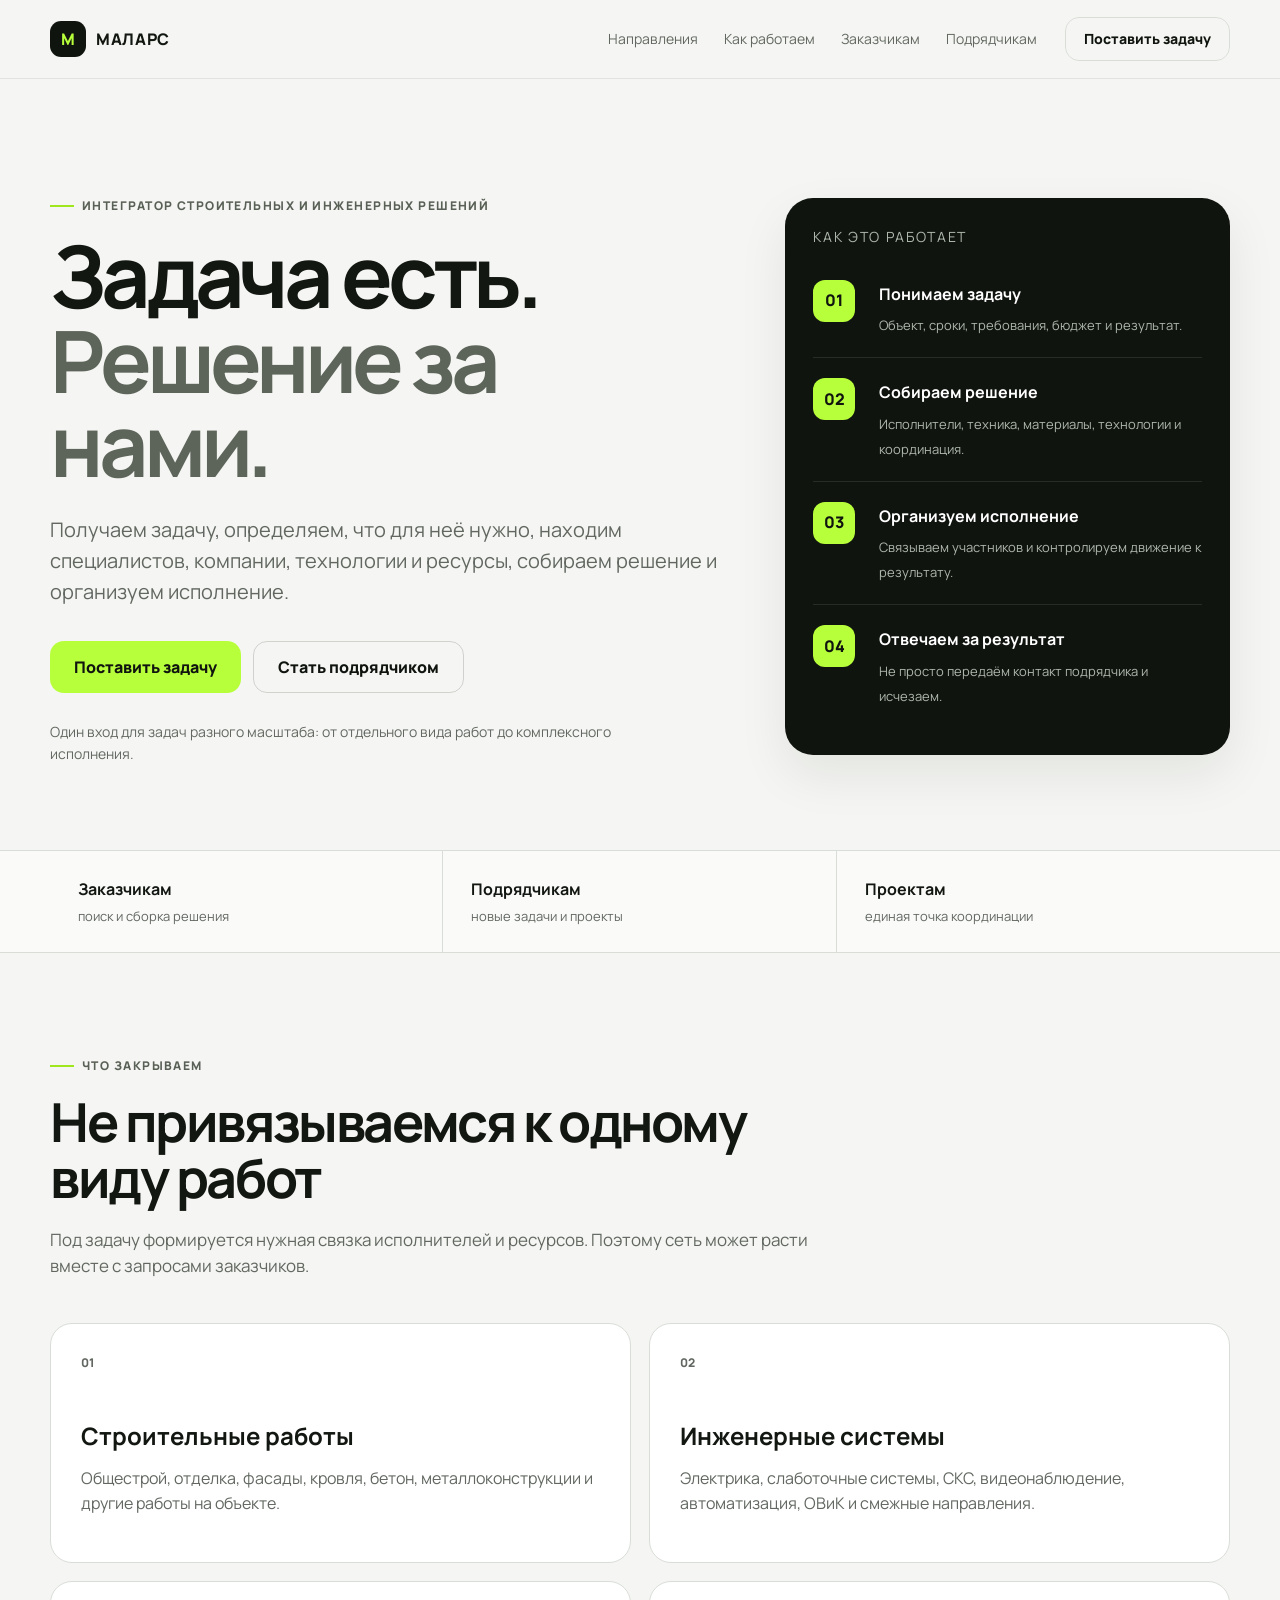
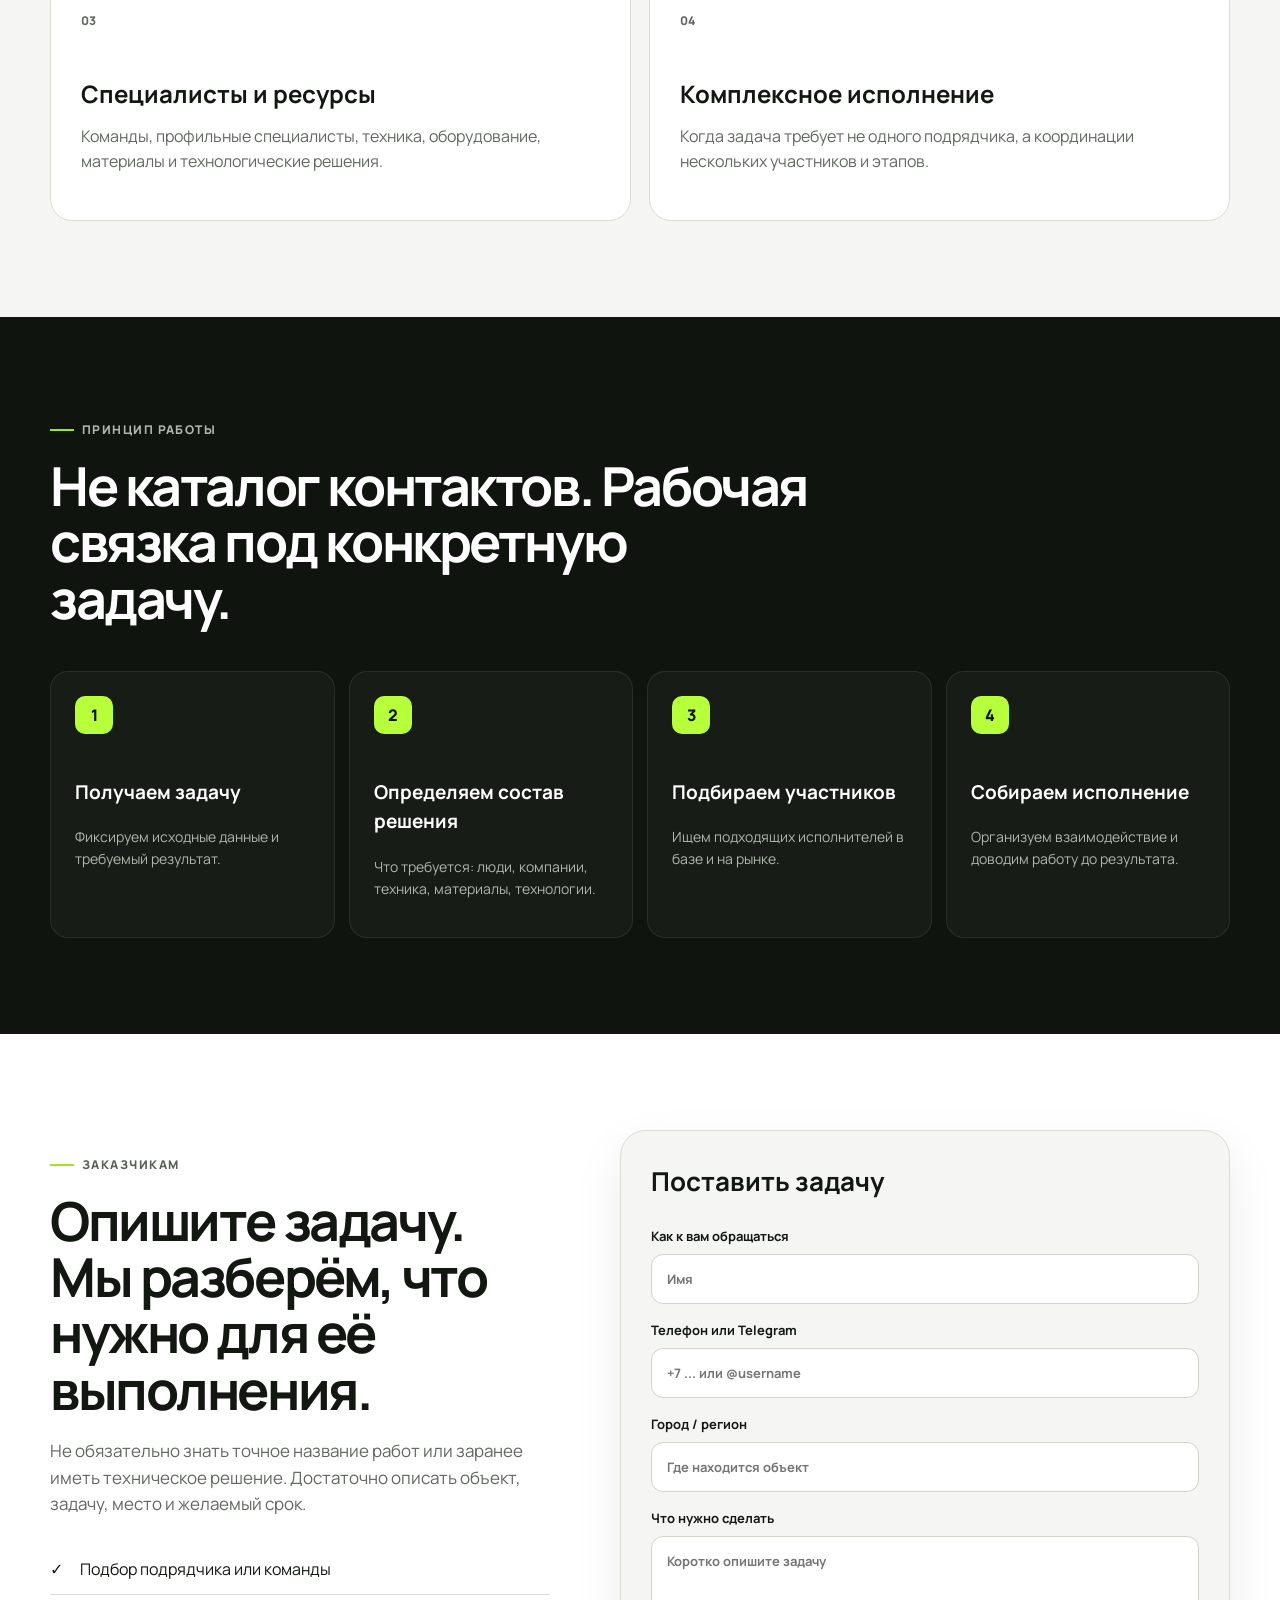
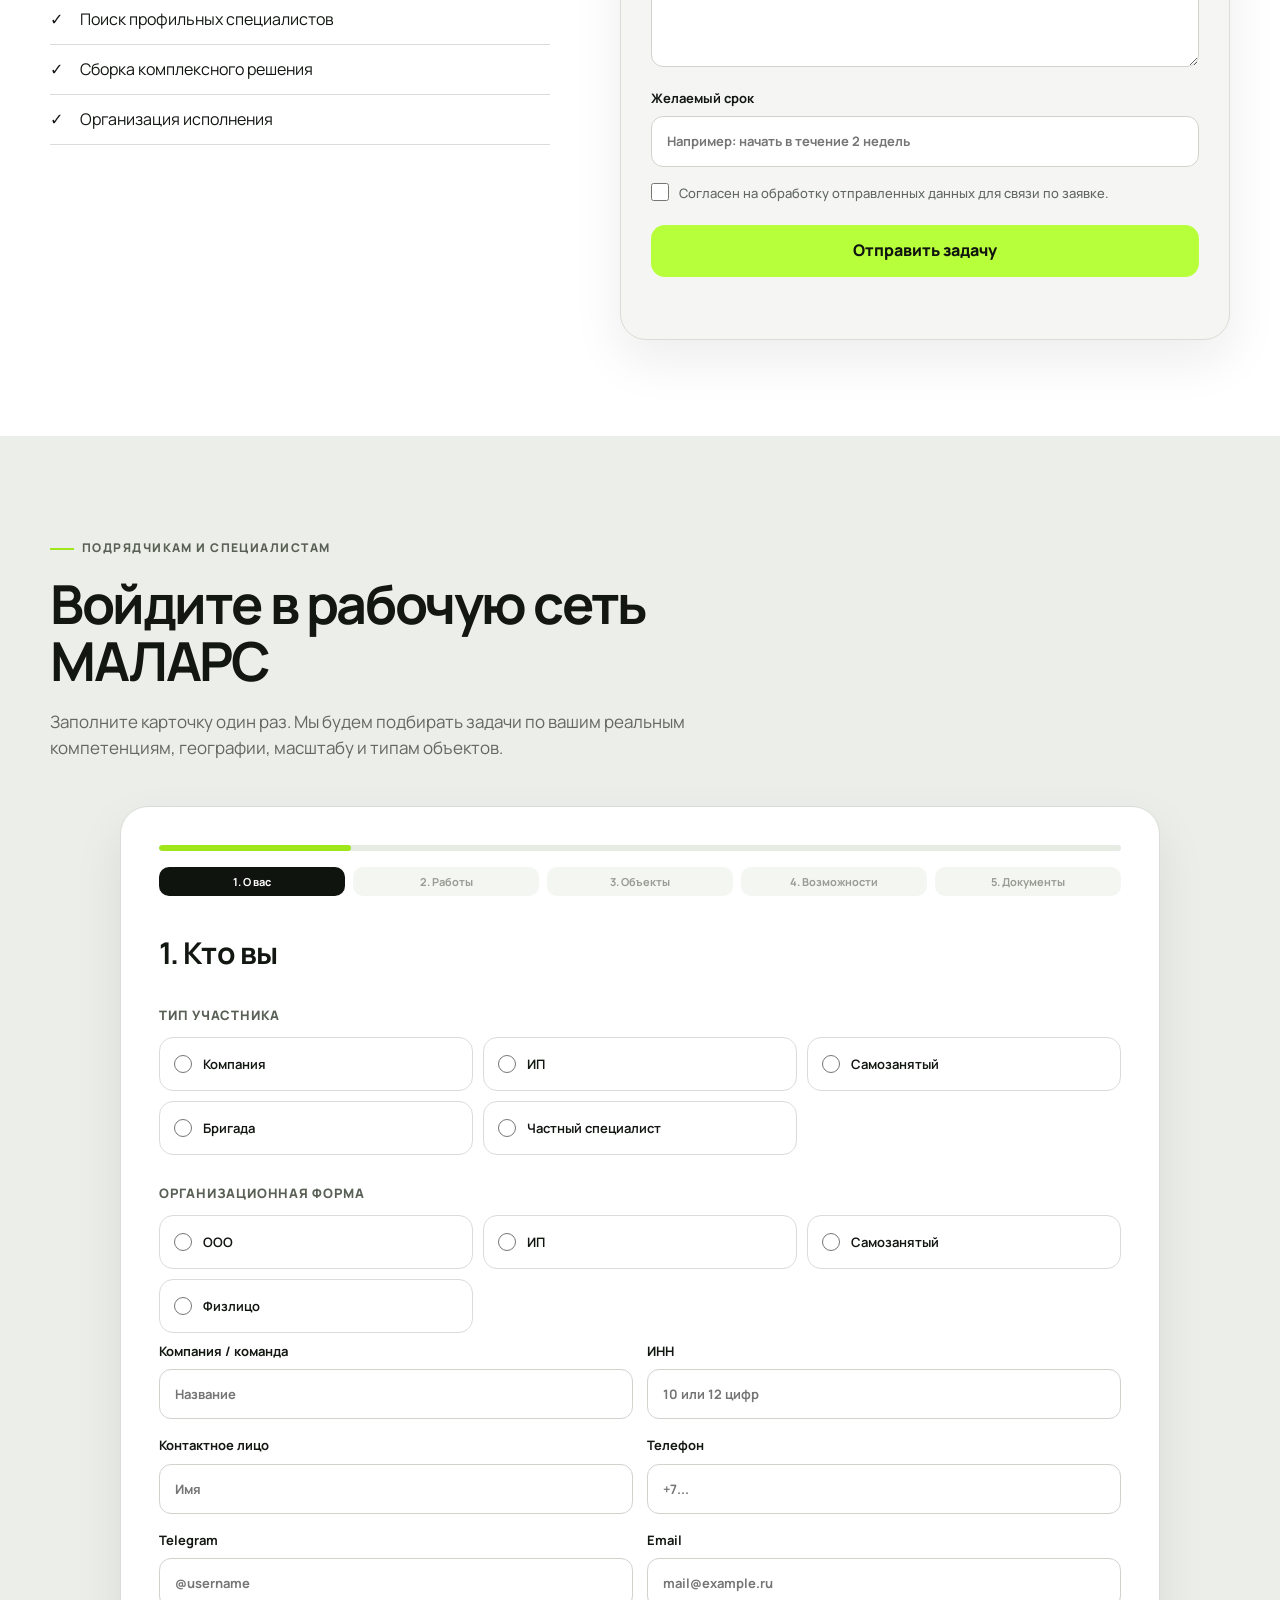
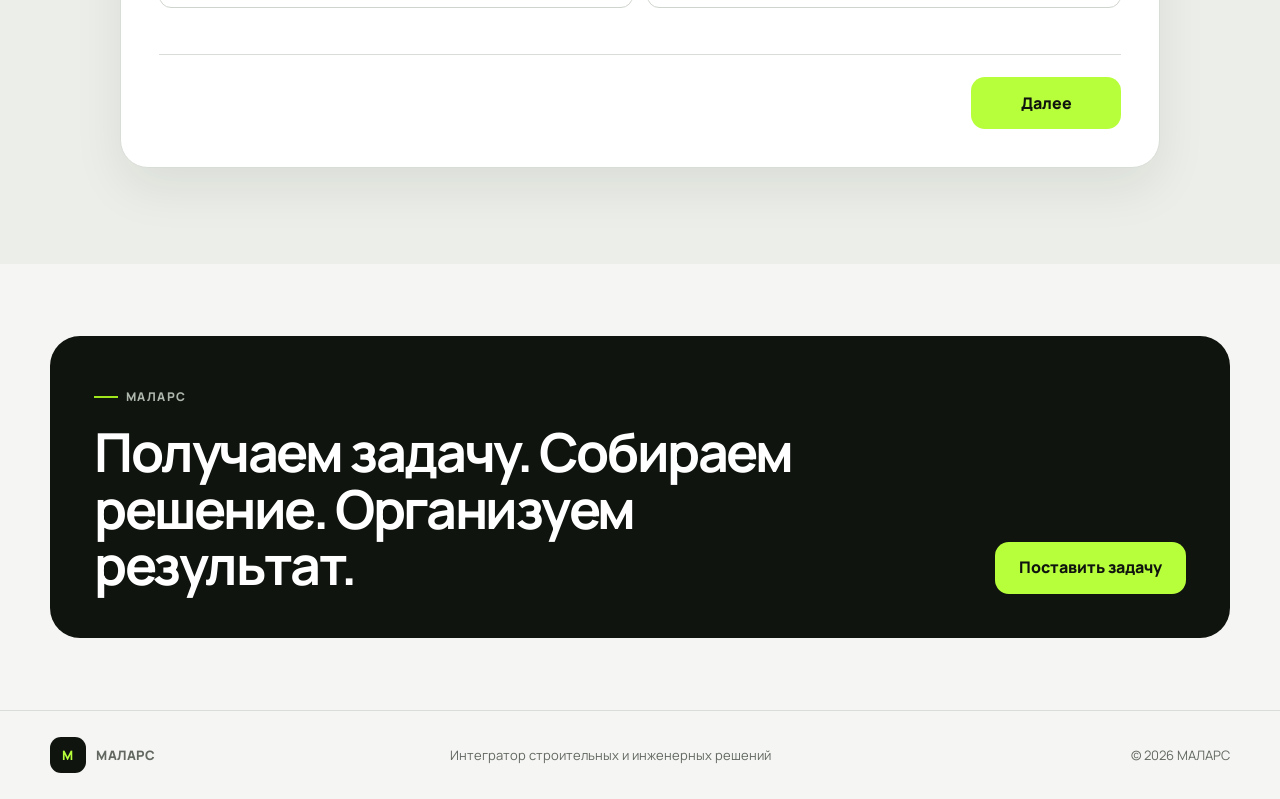
==== commit c5b16cea: "index.html" ====
--- a/index.html
+++ b/index.html
@@ -8,7 +8,7 @@
   <link rel="preconnect" href="https://fonts.googleapis.com">
   <link rel="preconnect" href="https://fonts.gstatic.com" crossorigin>
   <link href="https://fonts.googleapis.com/css2?family=Manrope:wght@400;500;600;700;800&display=swap" rel="stylesheet">
-  <link rel="stylesheet" href="styles.css" />
+ <link rel="stylesheet" href="styles.css?v=2" />
 </head>
 <body>
   <header class="header">
--- a/styles.css
+++ b/styles.css
@@ -150,3 +150,453 @@
   .form-panel{padding:22px}
   .final-box{padding:28px;align-items:stretch;flex-direction:column}
 }
+/* =========================================================
+   MALARS — АНКЕТА ПОДРЯДЧИКА V2
+========================================================= */
+
+.form-panel select {
+  width: 100%;
+  margin-top: 8px;
+  border: 1px solid #cfd4cd;
+  background: #fff;
+  border-radius: 12px;
+  padding: 14px 15px;
+  min-height: 50px;
+  outline: none;
+  color: var(--text);
+}
+
+.form-panel select:focus {
+  border-color: #8f9a89;
+  box-shadow: 0 0 0 3px rgba(159, 230, 29, .18);
+}
+
+
+/* Исправляем старое правило input width:100% */
+
+.form-panel input[type="checkbox"],
+.form-panel input[type="radio"] {
+  width: 18px !important;
+  height: 18px !important;
+  min-width: 18px;
+  margin: 0 !important;
+  padding: 0 !important;
+  box-shadow: none !important;
+  accent-color: var(--dark);
+}
+
+
+/* Главная карточка анкеты */
+
+.partner-wizard {
+  max-width: 1040px;
+  margin: 0 auto;
+  padding: 38px;
+  background: #fff;
+  border-radius: 28px;
+}
+
+
+/* Прогресс */
+
+.wizard-progress {
+  margin-bottom: 34px;
+}
+
+.wizard-progress-bar {
+  height: 6px;
+  margin-bottom: 16px;
+  overflow: hidden;
+  background: #e7ebe4;
+  border-radius: 999px;
+}
+
+.wizard-progress-bar span {
+  display: block;
+  width: 20%;
+  height: 100%;
+  background: var(--accent-strong);
+  border-radius: 999px;
+  transition: width .25s ease;
+}
+
+.wizard-progress-items {
+  display: grid;
+  grid-template-columns: repeat(5, 1fr);
+  gap: 8px;
+}
+
+.wizard-progress-item {
+  padding: 8px 10px;
+  border-radius: 10px;
+  background: #f4f6f2;
+
+  color: #969d93;
+  font-size: 11px;
+  font-weight: 700;
+  line-height: 1.25;
+  text-align: center;
+}
+
+.wizard-progress-item.active {
+  background: var(--dark);
+  color: #fff;
+}
+
+.wizard-progress-item.done {
+  background: #efffcf;
+  color: #34402b;
+}
+
+
+/* Шаги */
+
+.wizard-step[hidden],
+.wizard-success[hidden] {
+  display: none !important;
+}
+
+.wizard-step h3 {
+  margin-bottom: 8px;
+  font-size: 30px;
+  letter-spacing: -.03em;
+}
+
+.wizard-help {
+  margin-bottom: 24px;
+  color: var(--muted);
+  font-size: 14px;
+}
+
+.field-title {
+  margin: 28px 0 12px;
+
+  color: #596055;
+  font-size: 13px;
+  font-weight: 800;
+  letter-spacing: .06em;
+  text-transform: uppercase;
+}
+
+
+/* Сетки выбора */
+
+.choice-grid {
+  display: grid;
+  grid-template-columns: repeat(3, minmax(0, 1fr));
+  gap: 10px;
+  margin-bottom: 8px;
+}
+
+.category-grid {
+  grid-template-columns: repeat(3, minmax(0, 1fr));
+}
+
+.choice-grid.small-grid {
+  grid-template-columns: repeat(2, minmax(0, 180px));
+}
+
+
+/* Карточка-галочка */
+
+.form-panel .choice-card {
+  position: relative;
+
+  display: flex !important;
+  align-items: center;
+  gap: 11px;
+
+  min-height: 54px;
+  margin: 0 !important;
+  padding: 12px 14px;
+
+  border: 1px solid var(--line);
+  border-radius: 14px;
+
+  background: #fff;
+
+  color: var(--text);
+  font-size: 13px !important;
+  font-weight: 650 !important;
+
+  cursor: pointer;
+
+  transition:
+    border-color .15s ease,
+    background .15s ease,
+    transform .15s ease;
+}
+
+.form-panel .choice-card:hover {
+  border-color: #aeb5aa;
+  transform: translateY(-1px);
+}
+
+.form-panel .choice-card input[type="checkbox"],
+.form-panel .choice-card input[type="radio"] {
+  flex: 0 0 auto;
+
+  width: 18px !important;
+  height: 18px !important;
+  min-width: 18px;
+
+  margin: 0 !important;
+  padding: 0 !important;
+
+  accent-color: var(--dark);
+}
+
+.form-panel .choice-card span {
+  line-height: 1.3;
+}
+
+
+/* Выбранная карточка */
+
+.form-panel .choice-card:has(input:checked) {
+  background: #efffcf;
+  border-color: #9fbd68;
+}
+
+.form-panel .choice-card.compact {
+  min-height: 48px;
+  padding: 11px 13px;
+}
+
+.form-panel .category-chip {
+  min-height: 62px;
+}
+
+
+/* Конкретные виды работ */
+
+.work-details {
+  display: grid;
+  gap: 16px;
+  margin-top: 22px;
+}
+
+.work-group {
+  padding: 18px;
+
+  border: 1px solid var(--line);
+  border-radius: 18px;
+
+  background: #f7f8f5;
+}
+
+.work-group-title {
+  display: flex;
+  align-items: center;
+  justify-content: space-between;
+
+  gap: 16px;
+  margin-bottom: 14px;
+}
+
+.work-group-title strong {
+  font-size: 15px;
+}
+
+.text-button {
+  padding: 4px 0;
+
+  border: 0;
+  background: transparent;
+
+  color: #56614f;
+  font-size: 12px;
+  font-weight: 800;
+
+  text-decoration: underline;
+  text-underline-offset: 3px;
+
+  cursor: pointer;
+}
+
+
+/* География */
+
+.geography-main {
+  margin-top: 26px;
+}
+
+.nationwide-card {
+  max-width: 420px;
+  margin: 8px 0 20px !important;
+}
+
+.region-search {
+  max-width: 440px;
+  margin-bottom: 12px !important;
+}
+
+.region-grid {
+  grid-template-columns: repeat(3, minmax(0, 1fr));
+
+  max-height: 320px;
+  padding: 10px;
+
+  overflow-y: auto;
+
+  border: 1px solid var(--line);
+  border-radius: 16px;
+
+  background: #f7f8f5;
+}
+
+.region-option[hidden] {
+  display: none !important;
+}
+
+
+/* Кнопки */
+
+.wizard-buttons {
+  display: flex;
+  justify-content: flex-end;
+  gap: 12px;
+
+  margin-top: 30px;
+  padding-top: 22px;
+
+  border-top: 1px solid var(--line);
+}
+
+.wizard-buttons .button {
+  width: auto;
+  min-width: 150px;
+}
+
+.wizard-buttons .button-ghost {
+  width: auto;
+}
+
+
+/* Ошибка */
+
+.wizard-error {
+  margin: 0 0 22px;
+  padding: 12px 14px;
+
+  border: 1px solid #f3c7c3;
+  border-radius: 12px;
+
+  background: #fff1f0;
+
+  color: #b42318;
+  font-size: 13px;
+  font-weight: 700;
+}
+
+
+/* Успешная отправка */
+
+.wizard-success {
+  padding: 38px 16px 20px;
+  text-align: center;
+}
+
+.success-icon {
+  display: grid;
+  place-items: center;
+
+  width: 64px;
+  height: 64px;
+
+  margin: 0 auto 20px;
+
+  border-radius: 20px;
+
+  background: var(--accent);
+  color: var(--dark);
+
+  font-size: 30px;
+  font-weight: 900;
+}
+
+.wizard-success h3 {
+  margin-bottom: 10px;
+  font-size: 30px;
+}
+
+.wizard-success p {
+  max-width: 600px;
+  margin: 0 auto 8px;
+
+  color: var(--muted);
+}
+
+.wizard-success strong {
+  color: var(--text);
+}
+
+
+/* Планшет */
+
+@media (max-width: 900px) {
+
+  .choice-grid,
+  .category-grid,
+  .region-grid {
+    grid-template-columns: repeat(2, minmax(0, 1fr));
+  }
+
+  .partner-wizard {
+    padding: 28px;
+  }
+}
+
+
+/* Телефон */
+
+@media (max-width: 640px) {
+
+  .partner-wizard {
+    padding: 20px;
+    border-radius: 20px;
+  }
+
+  .wizard-progress-items {
+    gap: 4px;
+  }
+
+  .wizard-progress-item {
+    padding: 7px 4px;
+    font-size: 9px;
+  }
+
+  .wizard-step h3 {
+    font-size: 25px;
+  }
+
+  .choice-grid,
+  .category-grid,
+  .region-grid,
+  .choice-grid.small-grid {
+    grid-template-columns: 1fr;
+  }
+
+  .region-grid {
+    max-height: 280px;
+  }
+
+  .wizard-buttons {
+    flex-direction: column-reverse;
+  }
+
+  .wizard-buttons .button,
+  .wizard-buttons .button-ghost {
+    width: 100%;
+  }
+
+  .work-group {
+    padding: 14px;
+  }
+
+  .work-group-title {
+    align-items: flex-start;
+    flex-direction: column;
+    gap: 6px;
+  }
+}
